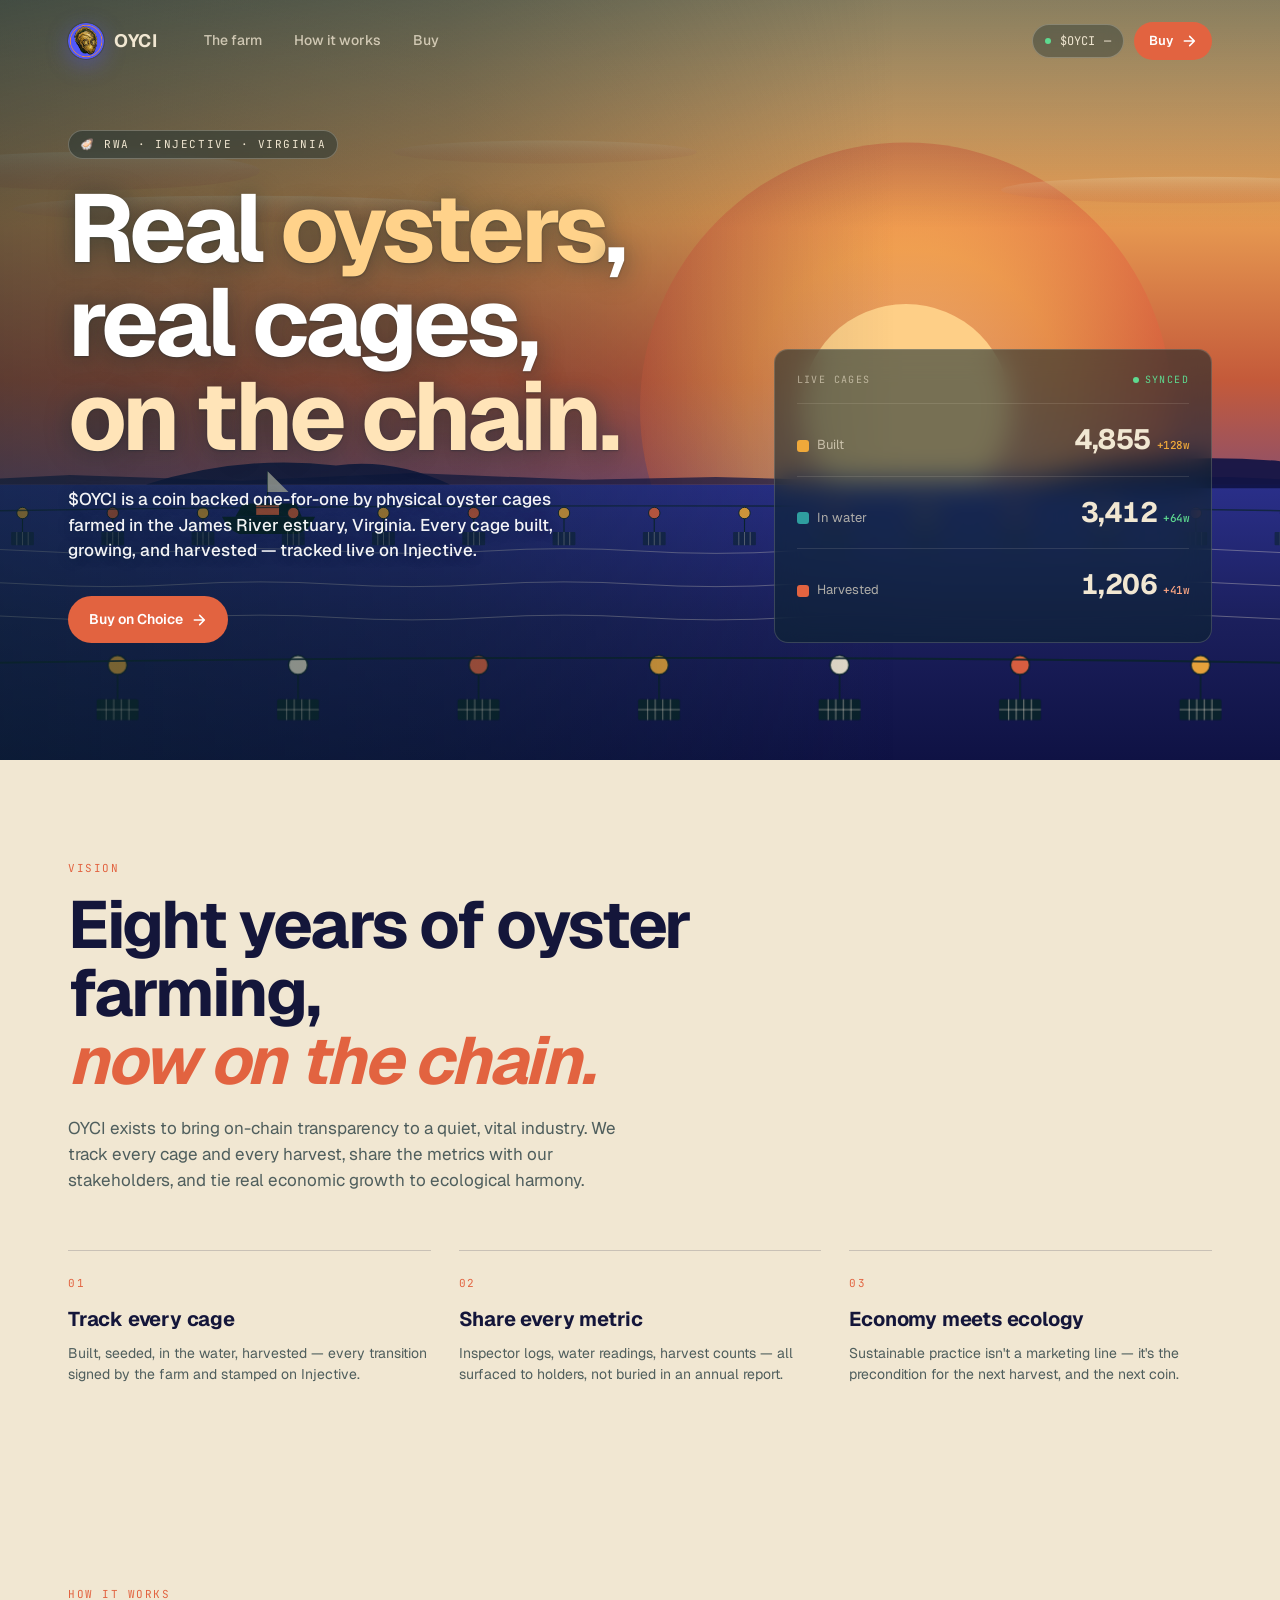
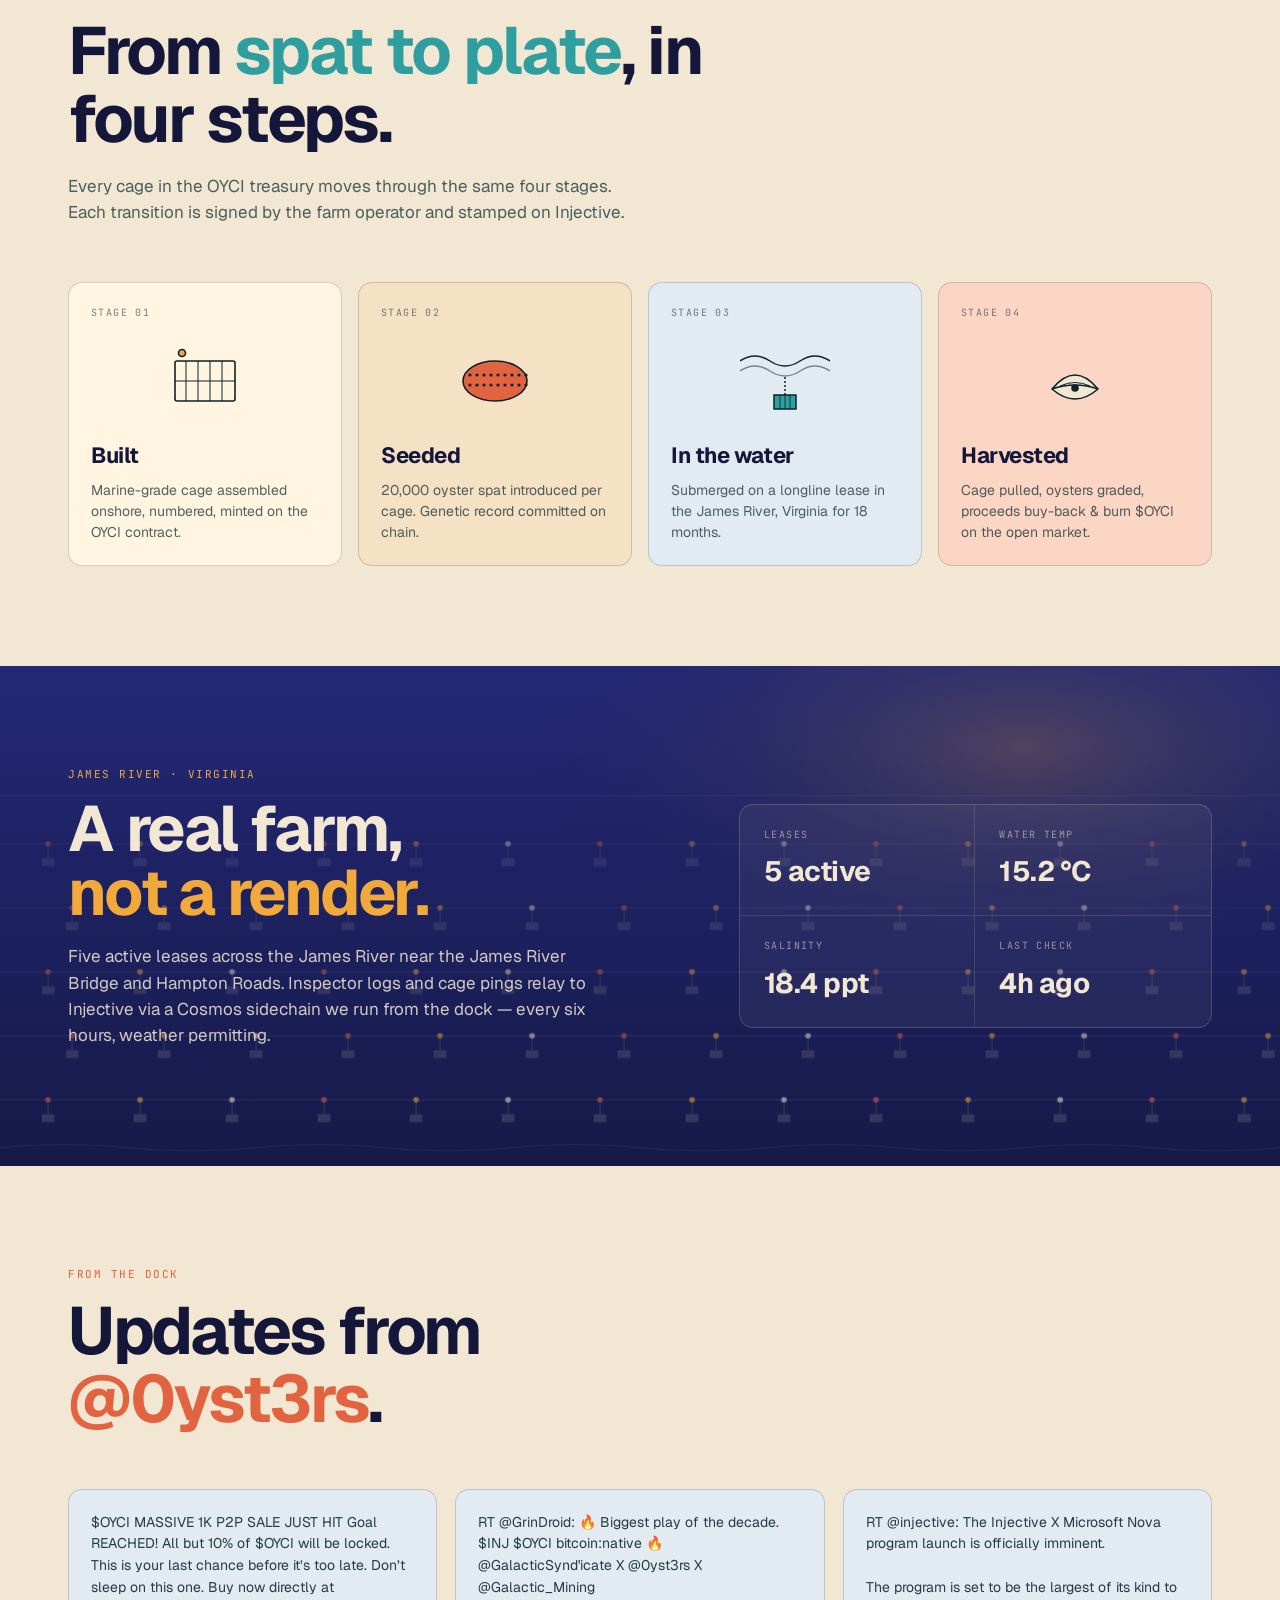
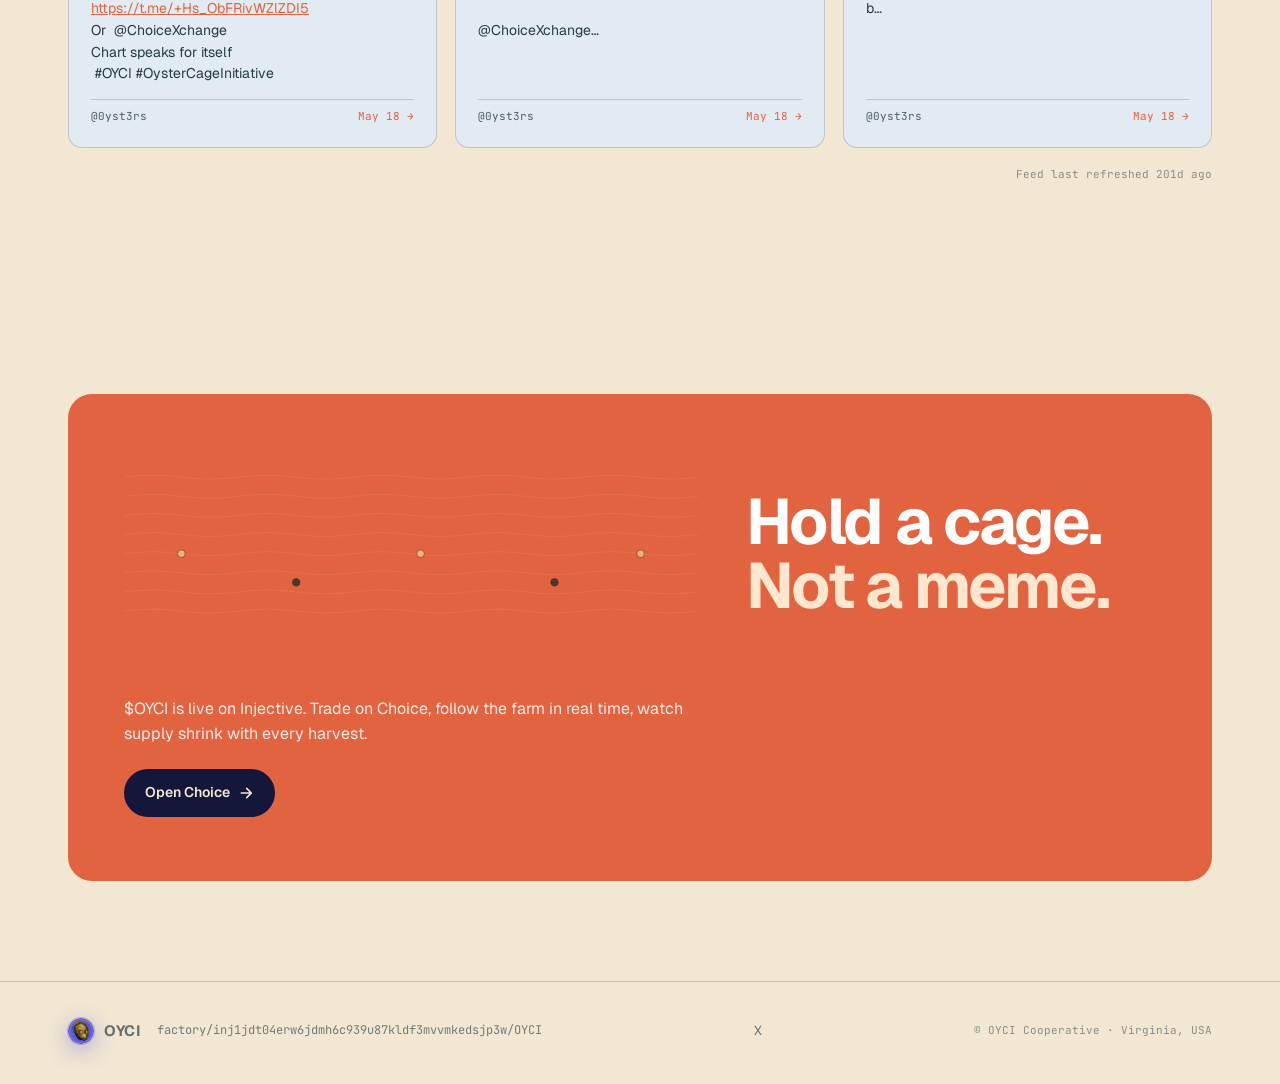
==== pr-preview/pr-2/index.html @ fa4a4401 "Deploy preview for PR 2 🛫" ====
<!doctype html>
<html lang="en">
<head>
<meta charset="utf-8" />
<meta name="viewport" content="width=device-width, initial-scale=1" />
<title>OYCI — Oyster Coin on Injective</title>
<meta name="description" content="$OYCI is your share of an oyster farm in the James River, Virginia — the cages owned, plus the yield when brought to market. Real-world asset coin on Injective, tradable on Choice." />
<meta name="author" content="OYCI Cooperative" />
<meta name="robots" content="index, follow" />
<link rel="canonical" href="https://oyci-rwa.github.io/oyci.info/" />

<!-- Open Graph -->
<meta property="og:type" content="website" />
<meta property="og:site_name" content="OYCI" />
<meta property="og:title" content="OYCI — Oyster Coin on Injective" />
<meta property="og:description" content="Your share of a real oyster farm in the James River, Virginia — cages owned plus the yield when brought to market. RWA coin on Injective, tradable on Choice." />
<meta property="og:url" content="https://oyci-rwa.github.io/oyci.info/" />
<meta property="og:image" content="https://oyci-rwa.github.io/oyci.info/og-image.png" />
<meta property="og:image:width" content="1200" />
<meta property="og:image:height" content="630" />
<meta property="og:image:alt" content="OYCI logo on a cream background" />
<meta property="og:locale" content="en_US" />

<!-- Twitter Card -->
<meta name="twitter:card" content="summary_large_image" />
<meta name="twitter:site" content="@0yst3rs" />
<meta name="twitter:creator" content="@0yst3rs" />
<meta name="twitter:title" content="OYCI — Oyster Coin on Injective" />
<meta name="twitter:description" content="Your share of a real oyster farm in the James River, Virginia — cages owned plus the yield when brought to market. RWA coin on Injective." />
<meta name="twitter:image" content="https://oyci-rwa.github.io/oyci.info/og-image.png" />

<link rel="icon" type="image/png" sizes="32x32" href="favicon-32x32.png" />
<link rel="icon" type="image/png" sizes="16x16" href="favicon-16x16.png" />
<link rel="apple-touch-icon" sizes="180x180" href="apple-touch-icon.png" />
<link rel="icon" type="image/x-icon" href="favicon.ico" />
<link rel="manifest" href="site.webmanifest" />
<meta name="theme-color" content="#1b1f5c" />
<link rel="preconnect" href="https://fonts.googleapis.com" />
<link rel="preconnect" href="https://fonts.gstatic.com" crossorigin />
<link href="https://fonts.googleapis.com/css2?family=Geist:wght@400;500;600;700&family=JetBrains+Mono:wght@400;500&display=swap" rel="stylesheet" />

<link rel="stylesheet" href="styles.css" />

<script type="application/ld+json">
{
  "@context": "https://schema.org",
  "@type": "Organization",
  "name": "OYCI Cooperative",
  "alternateName": "OYCI",
  "url": "https://oyci-rwa.github.io/oyci.info/",
  "logo": "https://oyci-rwa.github.io/oyci.info/android-chrome-512x512.png",
  "description": "Real-world-asset coin backed by physical oyster cages farmed in the James River, Virginia. Tracked live on Injective.",
  "sameAs": ["https://x.com/0yst3rs"],
  "address": {
    "@type": "PostalAddress",
    "addressRegion": "VA",
    "addressCountry": "US"
  }
}
</script>
</head>
<body>

<!-- ─── Hero ─── -->
<section class="hero">

  <svg class="sea-svg" viewBox="0 0 1600 800" preserveAspectRatio="xMidYMid slice" xmlns="http://www.w3.org/2000/svg" aria-hidden="true">
    <defs>
      <linearGradient id="sky" x1="0" y1="0" x2="0" y2="1">
        <stop offset="0%" stop-color="#f0c98a" />
        <stop offset="28%" stop-color="#e89c52" />
        <stop offset="50%" stop-color="#c45a3a" />
        <stop offset="72%" stop-color="#6a4a8a" />
        <stop offset="100%" stop-color="#1b1f5c" />
      </linearGradient>
      <linearGradient id="sea" x1="0" y1="0" x2="0" y2="1">
        <stop offset="0%" stop-color="#2a2f8a" />
        <stop offset="50%" stop-color="#1b1f5c" />
        <stop offset="100%" stop-color="#0f1244" />
      </linearGradient>
      <radialGradient id="sun" cx="0.5" cy="0.5">
        <stop offset="0%" stop-color="#ffe6a8" />
        <stop offset="60%" stop-color="#ffb054" />
        <stop offset="100%" stop-color="#e26340" />
      </radialGradient>
      <linearGradient id="cloud" x1="0" y1="0" x2="0" y2="1">
        <stop offset="0%" stop-color="#ffd9a4" stop-opacity="0.85" />
        <stop offset="100%" stop-color="#c45a3a" stop-opacity="0.3" />
      </linearGradient>
    </defs>

    <rect width="1600" height="800" fill="url(#sky)" />

    <ellipse cx="1080" cy="430" rx="280" ry="280" fill="url(#sun)" opacity="0.5" />
    <circle cx="1080" cy="430" r="110" fill="#ffd28a" opacity="0.95" />

    <ellipse cx="1080" cy="540" rx="240" ry="14" fill="#ffd28a" opacity="0.55" />
    <ellipse cx="1080" cy="600" rx="200" ry="9" fill="#ffd28a" opacity="0.4" />
    <ellipse cx="1080" cy="660" rx="160" ry="6" fill="#ffd28a" opacity="0.3" />

    <ellipse cx="220" cy="180" rx="180" ry="20" fill="url(#cloud)" opacity="0.6" />
    <ellipse cx="380" cy="220" rx="240" ry="14" fill="url(#cloud)" opacity="0.5" />
    <ellipse cx="700" cy="160" rx="160" ry="12" fill="url(#cloud)" opacity="0.4" />
    <ellipse cx="1380" cy="200" rx="200" ry="14" fill="url(#cloud)" opacity="0.45" />

    <rect y="510" width="1600" height="290" fill="url(#sea)" />

    <path d="M0 510 L 200 500 L 380 506 L 560 498 L 740 505 L 880 502 L 1020 506 L 1240 504 L 1420 502 L 1600 510 Z" fill="#0f1244" opacity="0.7" />
    <path d="M280 510 Q 380 478, 480 490 Q 540 482, 600 510 Z" fill="#0f1244" opacity="0.85" />
    <path d="M1200 510 Q 1340 470, 1500 488 Q 1560 484, 1600 510 L 1600 514 L 1200 514 Z" fill="#0f1244" opacity="0.9" />

    <g transform="translate(360 526)">
      <path d="M0 18 Q 6 32, 18 36 L 80 36 Q 92 32, 98 18 Z" fill="#0a232b" />
      <path d="M14 18 L 84 18 L 78 4 L 22 4 Z" fill="#0a232b" />
      <line x1="48" y1="4" x2="48" y2="-30" stroke="#0a232b" stroke-width="1.2" />
      <path d="M48 -30 L 70 -8 L 48 -8 Z" fill="#f1e7d2" opacity="0.85" />
      <rect x="36" y="6" width="24" height="10" fill="#e26340" />
    </g>

    <g opacity="0.95" id="buoy-row-1"></g>

    <g stroke="#f1e7d2" stroke-width="1" fill="none" opacity="0.35">
      <path d="M0 580 Q 80 575, 160 580 T 320 580 T 480 580 T 640 580 T 800 580 T 960 580 T 1120 580 T 1280 580 T 1440 580 T 1600 580" />
      <path d="M0 615 Q 80 610, 160 615 T 320 615 T 480 615 T 640 615 T 800 615 T 960 615 T 1120 615 T 1280 615 T 1440 615 T 1600 615" />
      <path d="M0 650 Q 80 645, 160 650 T 320 650 T 480 650 T 640 650 T 800 650 T 960 650 T 1120 650 T 1280 650 T 1440 650 T 1600 650" />
    </g>

    <g opacity="0.95" id="buoy-row-2"></g>

    <path d="M-20 540 Q 800 525, 1620 540" stroke="#0a232b" stroke-width="1.5" fill="none" opacity="0.7" />
    <path d="M-20 700 Q 800 685, 1620 700" stroke="#0a232b" stroke-width="2" fill="none" opacity="0.85" />
  </svg>

  <!-- Nav -->
  <div class="nav">
    <div class="wrap nav-inner">
      <a href="#" class="brand">
        <img class="brand-mark" src="oyci-logo.png" alt="OYCI" width="36" height="36" />
        <span>OYCI</span>
      </a>
      <nav class="nav-links">
        <a href="#farm">The farm</a>
        <a href="#how">How it works</a>
        <a href="#buy">Buy</a>
      </nav>
      <div class="nav-right">
        <div class="pricepill" title="Live price from Choice OYCI/INJ pool × INJ/USD oracle">
          <span class="dot"></span>
          <span>$OYCI</span>
          <span id="oyci-price">—</span>
        </div>
        <a class="btn primary sm" href="https://choice.exchange/charts?pool=inj1qxp3uga2q2x8sfs46ul2luk7tvq09x9r4cvuzr&amp;interval=4h&amp;input=factory%2Finj1jdt04erw6jdmh6c939u87kldf3mvvmkedsjp3w%2FOYCI&amp;output=inj" target="_blank" rel="noopener noreferrer">Buy
          <svg width="16" height="16" viewBox="0 0 24 24" fill="none" stroke="currentColor" stroke-width="2.4" stroke-linecap="round" stroke-linejoin="round"><path d="M5 12h14M13 5l7 7-7 7" /></svg>
        </a>
      </div>
    </div>
  </div>

  <div class="wrap">
    <div class="hero-grid">
      <div>
        <span class="eyebrow">🦪 RWA · Injective · Virginia</span>
        <h1>
          Real <span class="a">oysters</span>,<br />
          real cages,<br />
          <span class="b">on the chain.</span>
        </h1>
        <p class="hero-sub">
          $OYCI is a coin backed one-for-one by physical oyster cages farmed
          in the James River estuary, Virginia. Every cage built, growing, and
          harvested — tracked live on Injective.
        </p>
        <div class="hero-cta">
          <a class="btn primary" href="https://choice.exchange/charts?pool=inj1qxp3uga2q2x8sfs46ul2luk7tvq09x9r4cvuzr&amp;interval=4h&amp;input=factory%2Finj1jdt04erw6jdmh6c939u87kldf3mvvmkedsjp3w%2FOYCI&amp;output=inj" target="_blank" rel="noopener noreferrer">Buy on Choice
            <svg width="16" height="16" viewBox="0 0 24 24" fill="none" stroke="currentColor" stroke-width="2.4" stroke-linecap="round" stroke-linejoin="round"><path d="M5 12h14M13 5l7 7-7 7" /></svg>
          </a>
        </div>
      </div>

      <div class="quick-stats">
        <div class="qs-head">
          <span>Live cages</span>
          <span class="live">Synced</span>
        </div>
        <div class="qs-row">
          <span class="k"><span class="swatch" style="background:#f0a93a;"></span>Built</span>
          <span class="v"><span data-count="4862">0</span><small class="amber">+128w</small></span>
        </div>
        <div class="qs-row">
          <span class="k"><span class="swatch" style="background:#2f9e9f;"></span>In water</span>
          <span class="v"><span data-count="3417">0</span><small>+64w</small></span>
        </div>
        <div class="qs-row">
          <span class="k"><span class="swatch" style="background:#e26340;"></span>Harvested</span>
          <span class="v"><span data-count="1208">0</span><small class="coral">+41w</small></span>
        </div>
      </div>
    </div>
  </div>
</section>

<!-- ─── Vision ─── -->
<section class="section cream vision-section" id="vision">
  <div class="wrap">
    <div class="section-head vision-head">
      <div class="kicker">Vision</div>
      <h2 class="h2">Eight years of oyster farming,<br /><em>now on the chain.</em></h2>
      <p class="lead">
        OYCI exists to bring on-chain transparency to a quiet, vital industry.
        We track every cage and every harvest, share the metrics with our
        stakeholders, and tie real economic growth to ecological harmony.
      </p>
    </div>
    <div class="vision-pillars">
      <div class="vision-pillar">
        <div class="num">01</div>
        <h3>Track every cage</h3>
        <p>Built, seeded, in the water, harvested — every transition signed by the farm and stamped on Injective.</p>
      </div>
      <div class="vision-pillar">
        <div class="num">02</div>
        <h3>Share every metric</h3>
        <p>Inspector logs, water readings, harvest counts — all surfaced to holders, not buried in an annual report.</p>
      </div>
      <div class="vision-pillar">
        <div class="num">03</div>
        <h3>Economy meets ecology</h3>
        <p>Sustainable practice isn't a marketing line — it's the precondition for the next harvest, and the next coin.</p>
      </div>
    </div>
  </div>
</section>

<!-- ─── How it works ─── -->
<section class="section cream" id="how">
  <div class="wrap">
    <div class="section-head">
      <div class="kicker">How it works</div>
      <h2 class="h2">From <span class="a">spat to plate</span>, in four steps.</h2>
      <p class="lead">
        Every cage in the OYCI treasury moves through the same four stages.
        Each transition is signed by the farm operator and stamped on Injective.
      </p>
    </div>
    <div class="life">
      <div class="life-card a">
        <div class="num">Stage 01</div>
        <div class="vis">
          <svg width="90" height="80" viewBox="0 0 90 80" fill="none" stroke="#0a232b" stroke-width="1.6">
            <rect x="15" y="22" width="60" height="40" rx="2" />
            <line x1="26" y1="22" x2="26" y2="62" stroke-width="1" />
            <line x1="38" y1="22" x2="38" y2="62" stroke-width="1" />
            <line x1="50" y1="22" x2="50" y2="62" stroke-width="1" />
            <line x1="62" y1="22" x2="62" y2="62" stroke-width="1" />
            <line x1="15" y1="42" x2="75" y2="42" stroke-width="1" />
            <circle cx="22" cy="14" r="3.5" fill="#f0a93a" />
          </svg>
        </div>
        <h3>Built</h3>
        <p>Marine-grade cage assembled onshore, numbered, minted on the OYCI contract.</p>
      </div>

      <div class="life-card b">
        <div class="num">Stage 02</div>
        <div class="vis">
          <svg width="90" height="80" viewBox="0 0 90 80" fill="none">
            <ellipse cx="45" cy="42" rx="32" ry="20" fill="#e26340" stroke="#0a232b" stroke-width="1.6" />
            <circle cx="20" cy="36" r="1.6" fill="#0a232b" /><circle cx="27" cy="36" r="1.6" fill="#0a232b" /><circle cx="34" cy="36" r="1.6" fill="#0a232b" /><circle cx="41" cy="36" r="1.6" fill="#0a232b" /><circle cx="48" cy="36" r="1.6" fill="#0a232b" /><circle cx="55" cy="36" r="1.6" fill="#0a232b" /><circle cx="62" cy="36" r="1.6" fill="#0a232b" /><circle cx="69" cy="36" r="1.6" fill="#0a232b" /><circle cx="76" cy="36" r="1.6" fill="#0a232b" />
            <circle cx="20" cy="46" r="1.6" fill="#0a232b" /><circle cx="27" cy="46" r="1.6" fill="#0a232b" /><circle cx="34" cy="46" r="1.6" fill="#0a232b" /><circle cx="41" cy="46" r="1.6" fill="#0a232b" /><circle cx="48" cy="46" r="1.6" fill="#0a232b" /><circle cx="55" cy="46" r="1.6" fill="#0a232b" /><circle cx="62" cy="46" r="1.6" fill="#0a232b" /><circle cx="69" cy="46" r="1.6" fill="#0a232b" /><circle cx="76" cy="46" r="1.6" fill="#0a232b" />
          </svg>
        </div>
        <h3>Seeded</h3>
        <p>20,000 oyster spat introduced per cage. Genetic record committed on chain.</p>
      </div>

      <div class="life-card c">
        <div class="num">Stage 03</div>
        <div class="vis">
          <svg width="90" height="80" viewBox="0 0 90 80" fill="none" stroke="#0a232b" stroke-width="1.5">
            <path d="M0 22 Q 15 12, 30 22 T 60 22 T 90 22" />
            <path d="M0 32 Q 15 22, 30 32 T 60 32 T 90 32" opacity="0.5" />
            <line x1="45" y1="38" x2="45" y2="62" stroke-dasharray="2 2" />
            <rect x="34" y="56" width="22" height="14" fill="#2f9e9f" />
            <line x1="40" y1="56" x2="40" y2="70" stroke-width="0.8" />
            <line x1="45" y1="56" x2="45" y2="70" stroke-width="0.8" />
            <line x1="50" y1="56" x2="50" y2="70" stroke-width="0.8" />
          </svg>
        </div>
        <h3>In the water</h3>
        <p>Submerged on a longline lease in the James River, Virginia for 18 months.</p>
      </div>

      <div class="life-card d">
        <div class="num">Stage 04</div>
        <div class="vis">
          <svg width="90" height="80" viewBox="0 0 90 80" fill="none" stroke="#0a232b" stroke-width="1.6">
            <path d="M22 50 Q 45 22, 68 50 Q 45 70, 22 50 Z" fill="#f1e7d2" />
            <path d="M22 50 Q 45 42, 68 50" />
            <path d="M30 47 Q 45 40, 60 47" stroke-width="1" />
            <circle cx="45" cy="49" r="3" fill="#0a232b" />
          </svg>
        </div>
        <h3>Harvested</h3>
        <p>Cage pulled, oysters graded, proceeds buy-back &amp; burn $OYCI on the open market.</p>
      </div>
    </div>
  </div>
</section>

<!-- ─── Farm ─── -->
<section class="farm" id="farm">
  <svg class="farm-svg" viewBox="0 0 1600 700" preserveAspectRatio="xMidYMid slice" xmlns="http://www.w3.org/2000/svg" aria-hidden="true">
    <defs>
      <linearGradient id="fbgSea" x1="0" y1="0" x2="0" y2="1">
        <stop offset="0%" stop-color="#2a2f8a" />
        <stop offset="100%" stop-color="#14163a" />
      </linearGradient>
      <radialGradient id="moon" cx="0.8" cy="0.2" r="0.4">
        <stop offset="0%" stop-color="#f0a93a" stop-opacity="0.35" />
        <stop offset="100%" stop-color="#14163a" stop-opacity="0" />
      </radialGradient>
    </defs>
    <rect width="1600" height="700" fill="url(#fbgSea)" />
    <rect width="1600" height="700" fill="url(#moon)" />
    <line x1="0" y1="200" x2="1600" y2="200" stroke="#f1e7d2" stroke-width="0.6" opacity="0.18" />
    <g id="farm-shelves"></g>
    <g stroke="#f1e7d2" stroke-width="0.7" fill="none" opacity="0.18">
      <path d="M0 640 Q 80 632, 160 640 T 320 640 T 480 640 T 640 640 T 800 640 T 960 640 T 1120 640 T 1280 640 T 1440 640 T 1600 640" />
      <path d="M0 670 Q 80 662, 160 670 T 320 670 T 480 670 T 640 670 T 800 670 T 960 670 T 1120 670 T 1280 670 T 1440 670 T 1600 670" />
    </g>
  </svg>

  <div class="wrap">
    <div class="farm-grid">
      <div>
        <div class="kicker">James River · Virginia</div>
        <h2>A real farm,<br /><em>not a render.</em></h2>
        <p>
          Five active leases across the James River near the James River Bridge
          and Hampton Roads. Inspector logs and cage pings relay to Injective via
          a Cosmos sidechain we run from the dock — every six hours, weather permitting.
        </p>
      </div>
      <div class="farm-stats">
        <div><div class="k">Leases</div><div class="v">5 active</div></div>
        <div><div class="k">Water temp</div><div class="v">15.2 °C</div></div>
        <div><div class="k">Salinity</div><div class="v">18.4 ppt</div></div>
        <div><div class="k">Last check</div><div class="v">4h ago</div></div>
      </div>
    </div>
  </div>
</section>

<!-- ─── Tweets ─── -->
<section class="section cream tweets-section" id="updates">
  <div class="wrap">
    <div class="section-head">
      <div class="kicker">From the dock</div>
      <h2 class="h2">Updates from <a class="handle-link" href="https://x.com/0yst3rs" target="_blank" rel="noopener noreferrer">@0yst3rs</a>.</h2>
    </div>
    <div class="tweet-grid" id="tweet-grid">
      <div class="tweet-card placeholder">Loading…</div>
    </div>
    <p class="tweets-stale" id="tweets-stale" hidden></p>
  </div>
</section>

<!-- ─── CTA ─── -->
<section class="cta-wrap" id="buy">
  <div class="wrap">
    <div class="cta">
      <svg class="cta-bg" viewBox="0 0 1200 400" preserveAspectRatio="xMidYMid slice" xmlns="http://www.w3.org/2000/svg" aria-hidden="true">
        <g stroke="#fff" stroke-width="1" fill="none" opacity="0.25">
          <path d="M0 40 Q 60 32, 120 40 T 240 40 T 360 40 T 480 40 T 600 40 T 720 40 T 840 40 T 960 40 T 1080 40 T 1200 40" />
          <path d="M0 80 Q 60 72, 120 80 T 240 80 T 360 80 T 480 80 T 600 80 T 720 80 T 840 80 T 960 80 T 1080 80 T 1200 80" />
          <path d="M0 120 Q 60 112, 120 120 T 240 120 T 360 120 T 480 120 T 600 120 T 720 120 T 840 120 T 960 120 T 1080 120 T 1200 120" />
          <path d="M0 160 Q 60 152, 120 160 T 240 160 T 360 160 T 480 160 T 600 160 T 720 160 T 840 160 T 960 160 T 1080 160 T 1200 160" />
          <path d="M0 200 Q 60 192, 120 200 T 240 200 T 360 200 T 480 200 T 600 200 T 720 200 T 840 200 T 960 200 T 1080 200 T 1200 200" />
          <path d="M0 240 Q 60 232, 120 240 T 240 240 T 360 240 T 480 240 T 600 240 T 720 240 T 840 240 T 960 240 T 1080 240 T 1200 240" />
          <path d="M0 280 Q 60 272, 120 280 T 240 280 T 360 280 T 480 280 T 600 280 T 720 280 T 840 280 T 960 280 T 1080 280 T 1200 280" />
          <path d="M0 320 Q 60 312, 120 320 T 240 320 T 360 320 T 480 320 T 600 320 T 720 320 T 840 320 T 960 320 T 1080 320 T 1200 320" />
        </g>
        <g transform="translate(120 200)"><circle r="8" fill="#ffd28a" stroke="#0a232b" stroke-width="1.2" /></g>
        <g transform="translate(360 260)"><circle r="8" fill="#0a232b" stroke="#0a232b" stroke-width="1.2" /></g>
        <g transform="translate(620 200)"><circle r="8" fill="#ffd28a" stroke="#0a232b" stroke-width="1.2" /></g>
        <g transform="translate(900 260)"><circle r="8" fill="#0a232b" stroke="#0a232b" stroke-width="1.2" /></g>
        <g transform="translate(1080 200)"><circle r="8" fill="#ffd28a" stroke="#0a232b" stroke-width="1.2" /></g>
      </svg>
      <h2>Hold a cage.<br /><em>Not a meme.</em></h2>
      <div>
        <p>
          $OYCI is live on Injective. Trade on Choice, follow the farm in real
          time, watch supply shrink with every harvest.
        </p>
        <div class="cta-btns">
          <a class="btn primary" href="https://choice.exchange/charts?pool=inj1qxp3uga2q2x8sfs46ul2luk7tvq09x9r4cvuzr&amp;interval=4h&amp;input=factory%2Finj1jdt04erw6jdmh6c939u87kldf3mvvmkedsjp3w%2FOYCI&amp;output=inj" target="_blank" rel="noopener noreferrer">Open Choice
            <svg width="16" height="16" viewBox="0 0 24 24" fill="none" stroke="currentColor" stroke-width="2.4" stroke-linecap="round" stroke-linejoin="round"><path d="M5 12h14M13 5l7 7-7 7" /></svg>
          </a>
        </div>
      </div>
    </div>
  </div>
</section>

<!-- ─── Footer ─── -->
<footer class="footer">
  <div class="wrap footer-inner">
    <div class="footer-brand">
      <img class="brand-mark" src="oyci-logo.png" alt="OYCI" width="26" height="26" style="width:26px; height:26px;" />
      <span class="label">OYCI</span>
      <a class="mono addr" href="https://injscan.com/asset/factory%2Finj1jdt04erw6jdmh6c939u87kldf3mvvmkedsjp3w%2FOYCI/" target="_blank" rel="noopener noreferrer" title="OYCI factory denom on Injective">factory/inj1jdt04erw6jdmh6c939u87kldf3mvvmkedsjp3w/OYCI</a>
    </div>
    <div class="links">
      <a href="https://x.com/0yst3rs" target="_blank" rel="noopener noreferrer">X</a>
    </div>
    <span class="mono">© OYCI Cooperative · Virginia, USA</span>
  </div>
</footer>

<script>
(function () {
  const SVG_NS = "http://www.w3.org/2000/svg";

  const row1 = document.getElementById("buoy-row-1");
  for (let i = 0; i < 18; i++) {
    const x = -40 + i * 95;
    const g = document.createElementNS(SVG_NS, "g");
    g.setAttribute("transform", "translate(" + x + " 540)");
    g.innerHTML =
      '<circle cx="0" cy="0" r="6" fill="' + (i % 2 ? "#e26340" : "#f0a93a") + '" stroke="#0a232b" stroke-width="1" />' +
      '<line x1="0" y1="6" x2="0" y2="20" stroke="#0a232b" stroke-width="1.2" />' +
      '<rect x="-12" y="20" width="24" height="14" fill="#0a232b" opacity="0.6" rx="1" />' +
      '<line x1="-6" y1="20" x2="-6" y2="34" stroke="#f1e7d2" stroke-width="0.6" opacity="0.6" />' +
      '<line x1="0" y1="20" x2="0" y2="34" stroke="#f1e7d2" stroke-width="0.6" opacity="0.6" />' +
      '<line x1="6" y1="20" x2="6" y2="34" stroke="#f1e7d2" stroke-width="0.6" opacity="0.6" />';
    row1.appendChild(g);
  }

  const row2 = document.getElementById("buoy-row-2");
  for (let i = 0; i < 9; i++) {
    const x = 60 + i * 190;
    const fill = i % 3 === 0 ? "#e26340" : i % 3 === 1 ? "#f0a93a" : "#f1e7d2";
    const g = document.createElementNS(SVG_NS, "g");
    g.setAttribute("transform", "translate(" + x + " 700)");
    g.innerHTML =
      '<circle cx="0" cy="0" r="10" fill="' + fill + '" stroke="#0a232b" stroke-width="1.4" />' +
      '<line x1="0" y1="10" x2="0" y2="36" stroke="#0a232b" stroke-width="1.6" />' +
      '<rect x="-22" y="36" width="44" height="22" fill="#0a232b" rx="2" />' +
      '<line x1="-12" y1="36" x2="-12" y2="58" stroke="#f1e7d2" stroke-width="0.8" opacity="0.7" />' +
      '<line x1="-4" y1="36" x2="-4" y2="58" stroke="#f1e7d2" stroke-width="0.8" opacity="0.7" />' +
      '<line x1="4" y1="36" x2="4" y2="58" stroke="#f1e7d2" stroke-width="0.8" opacity="0.7" />' +
      '<line x1="12" y1="36" x2="12" y2="58" stroke="#f1e7d2" stroke-width="0.8" opacity="0.7" />' +
      '<line x1="-22" y1="47" x2="22" y2="47" stroke="#f1e7d2" stroke-width="0.8" opacity="0.7" />';
    row2.appendChild(g);
  }

  const shelves = document.getElementById("farm-shelves");
  [260, 340, 420, 500, 580].forEach(function (y, row) {
    const g = document.createElementNS(SVG_NS, "g");
    g.setAttribute("opacity", String(0.55 + row * 0.08));
    let html =
      '<line x1="0" y1="' + y + '" x2="1600" y2="' + y + '" stroke="#f1e7d2" stroke-width="1" opacity="0.25" />';
    for (let i = 0; i < 14; i++) {
      const x = 60 + i * 115 + (row % 2 ? 30 : 0);
      const fill = i % 3 === 0 ? "#e26340" : i % 3 === 1 ? "#f0a93a" : "#f1e7d2";
      html +=
        '<g transform="translate(' + x + ' ' + y + ')">' +
        '<circle cx="0" cy="0" r="3.5" fill="' + fill + '" />' +
        '<line x1="0" y1="3.5" x2="0" y2="18" stroke="#f1e7d2" stroke-width="0.7" opacity="0.5" />' +
        '<rect x="-8" y="18" width="16" height="10" fill="#f1e7d2" opacity="0.25" />' +
        '</g>';
    }
    g.innerHTML = html;
    shelves.appendChild(g);
  });
})();
</script>
<script src="app.js"></script>
<script src="price.js" defer></script>
<script src="tweets.js" defer></script>
</body>
</html>
---- pr-preview/pr-2/styles.css ----
/* OYCI — sea-themed lander */

:root {
  --sand: #f1e7d2;
  --sand-2: #e7d9b9;
  --foam: #e2eaf2;
  --sea-1: #1b1f5c;
  --sea-2: #2a2f8a;
  --sea-3: #5156e8;
  --teal: #2f9e9f;
  --kelp: #4e8b5a;
  --coral: #e26340;
  --coral-2: #c44a2a;
  --amber: #f0a93a;
  --ink: #14163a;
  --line: rgba(20, 22, 58, 0.18);

  --font: "Geist", "Inter", system-ui, -apple-system, sans-serif;
  --mono: "JetBrains Mono", ui-monospace, monospace;
}

* { box-sizing: border-box; }
html, body {
  margin: 0; padding: 0;
  background: var(--sand);
  color: var(--ink);
  font-family: var(--font);
  font-size: 16px;
  line-height: 1.55;
  -webkit-font-smoothing: antialiased;
  text-rendering: optimizeLegibility;
}
a { color: inherit; text-decoration: none; }

.wrap { max-width: 1200px; margin: 0 auto; padding: 0 28px; position: relative; }

/* ───── buttons ───── */
.btn {
  display: inline-flex; align-items: center; gap: 8px;
  font-family: var(--font);
  font-weight: 600; font-size: 14px;
  padding: 12px 20px;
  border-radius: 999px;
  border: 1.5px solid transparent;
  cursor: pointer;
  transition: transform 0.15s, background 0.15s;
}
.btn:hover { transform: translateY(-1px); }
.btn.primary { background: var(--coral); color: #fff; }
.btn.primary:hover { background: var(--coral-2); }
.btn.ghost { background: transparent; color: var(--ink); border-color: var(--ink); }
.btn.ghost:hover { background: var(--ink); color: var(--sand); }
.btn.ghost-light { background: transparent; color: var(--sand); border-color: rgba(241,231,210,0.4); }
.btn.ghost-light:hover { background: rgba(241,231,210,0.1); border-color: var(--sand); }
.btn.sm { font-size: 13px; padding: 8px 14px; }

/* ───── nav ───── */
.nav {
  position: absolute; top: 0; left: 0; right: 0;
  z-index: 30;
  padding: 22px 0;
}
.nav-inner {
  display: flex; align-items: center; gap: 22px;
}
.brand {
  display: flex; align-items: center; gap: 10px;
  font-weight: 700; font-size: 18px;
  letter-spacing: 0.04em;
  color: var(--sand);
}
.brand-mark {
  width: 36px; height: 36px; border-radius: 50%;
  display: block;
  box-shadow: 0 0 0 1px rgba(0,0,0,0.18), 0 6px 22px rgba(81, 86, 232, 0.45);
}
.nav-links { display: flex; gap: 4px; margin-left: 10px; }
.nav-links a {
  padding: 7px 14px;
  border-radius: 999px;
  font-weight: 500; font-size: 14px;
  color: rgba(241,231,210,0.78);
}
.nav-links a:hover { background: rgba(241,231,210,0.12); color: var(--sand); }
.nav-right { margin-left: auto; display: flex; gap: 10px; align-items: center; }

.pricepill {
  display: inline-flex; align-items: center; gap: 9px;
  padding: 7px 12px;
  border: 1px solid rgba(241,231,210,0.28);
  border-radius: 999px;
  font-family: var(--mono); font-size: 12px;
  color: var(--sand);
  background: rgba(10,35,43,0.35);
  backdrop-filter: blur(8px);
}
.pricepill .dot {
  width: 6px; height: 6px; border-radius: 50%;
  background: #5eda90;
  animation: pulse 2s infinite;
}
@keyframes pulse {
  0%,100% { box-shadow: 0 0 0 0 rgba(94,218,144,0.5); }
  50% { box-shadow: 0 0 0 5px rgba(94,218,144,0); }
}

/* ───── HERO with sea SVG ───── */
.hero {
  position: relative;
  min-height: 760px;
  padding: 130px 0 80px;
  color: var(--sand);
  overflow: hidden;
  background: linear-gradient(180deg, #f0c98a 0%, #e89c52 20%, #c45a3a 42%, #6a4a8a 65%, #2a2f8a 85%, #1b1f5c 100%);
}
.sea-svg {
  position: absolute; inset: 0; width: 100%; height: 100%;
  display: block;
}
/* readability scrim — darkens the left side behind text only */
.hero::before {
  content: ""; position: absolute; inset: 0; z-index: 1;
  background:
    linear-gradient(90deg, rgba(10, 35, 43, 0.55) 0%, rgba(10, 35, 43, 0.35) 35%, rgba(10, 35, 43, 0) 70%),
    linear-gradient(180deg, rgba(10, 35, 43, 0.45) 0%, rgba(10, 35, 43, 0) 30%);
  pointer-events: none;
}
.hero .wrap { z-index: 2; }
.hero .nav { z-index: 3; }
.hero-grid {
  display: grid;
  grid-template-columns: 1.5fr 1fr;
  gap: 48px;
  align-items: end;
  min-height: 480px;
}
.eyebrow {
  display: inline-flex; align-items: center; gap: 8px;
  font-family: var(--mono); font-size: 11px;
  letter-spacing: 0.14em; text-transform: uppercase;
  color: var(--sand);
  padding: 5px 11px;
  background: rgba(10,35,43,0.4);
  border: 1px solid rgba(241,231,210,0.28);
  border-radius: 999px;
  backdrop-filter: blur(6px);
}
.hero h1 {
  font-family: var(--font);
  font-size: clamp(48px, 7.5vw, 104px);
  line-height: 0.98;
  letter-spacing: -0.04em;
  font-weight: 700;
  margin: 22px 0 0;
  color: #ffffff;
  text-shadow: 0 2px 24px rgba(10, 35, 43, 0.5), 0 1px 2px rgba(10, 35, 43, 0.35);
}
.hero h1 .a { color: #ffd28a; }
.hero h1 .b { color: #ffe4b8; }
.hero-sub {
  max-width: 520px;
  margin-top: 24px;
  font-size: 17px;
  line-height: 1.5;
  color: rgba(255, 255, 255, 0.95);
  font-weight: 500;
  text-shadow: 0 1px 12px rgba(10, 35, 43, 0.4);
}
.hero-cta { margin-top: 32px; display: flex; gap: 12px; flex-wrap: wrap; }

.quick-stats {
  background: rgba(10,35,43,0.55);
  backdrop-filter: blur(14px);
  border: 1px solid rgba(241,231,210,0.18);
  border-radius: 14px;
  padding: 22px;
  color: var(--sand);
}
.quick-stats .qs-head {
  font-family: var(--mono); font-size: 10px;
  letter-spacing: 0.14em; text-transform: uppercase;
  color: rgba(241,231,210,0.6);
  margin-bottom: 16px;
  display: flex; justify-content: space-between;
}
.quick-stats .qs-head .live {
  display: inline-flex; align-items: center; gap: 6px;
  color: #5eda90;
}
.quick-stats .qs-head .live::before {
  content: ""; width: 6px; height: 6px; border-radius: 50%;
  background: #5eda90; animation: pulse 2s infinite;
}
.qs-row {
  display: flex; justify-content: space-between; align-items: baseline;
  padding: 14px 0;
  border-top: 1px solid rgba(241,231,210,0.12);
}
.qs-row:first-of-type { border-top: 0; }
.qs-row .k {
  font-size: 13px;
  color: rgba(241,231,210,0.7);
}
.qs-row .v {
  font-weight: 700;
  font-size: 28px;
  letter-spacing: -0.02em;
  font-variant-numeric: tabular-nums;
}
.qs-row .v small {
  font-family: var(--mono); font-size: 11px;
  font-weight: 500;
  margin-left: 6px;
  color: #5eda90;
}
.qs-row .v small.amber { color: var(--amber); }
.qs-row .v small.coral { color: #ffa884; }
.qs-row .swatch {
  width: 12px; height: 12px; border-radius: 3px;
  display: inline-block; margin-right: 8px;
  vertical-align: middle;
}

/* ───── section frame ───── */
.section {
  padding: 100px 0;
  position: relative;
}
.section.cream { background: var(--sand); }

.section-head { margin-bottom: 56px; max-width: 720px; }
.kicker {
  font-family: var(--mono); font-size: 11px;
  letter-spacing: 0.14em; text-transform: uppercase;
  color: var(--coral);
  margin-bottom: 14px;
}
.h2 {
  font-family: var(--font);
  font-size: clamp(40px, 5.2vw, 68px);
  line-height: 1.02;
  letter-spacing: -0.035em;
  font-weight: 700;
  margin: 0;
}
.h2 .a { color: var(--teal); }
.lead {
  margin-top: 20px;
  font-size: 17px; line-height: 1.55;
  color: rgba(10,35,43,0.7);
  max-width: 580px;
}

/* ───── lifecycle ───── */
.life {
  display: grid; grid-template-columns: repeat(4, 1fr);
  gap: 16px;
}
.life-card {
  background: var(--sand);
  border: 1px solid var(--line);
  border-radius: 14px;
  padding: 22px;
  position: relative;
}
.life-card.a { background: #fff5e0; }
.life-card.b { background: #f5e1c4; }
.life-card.c { background: var(--foam); }
.life-card.d { background: #fcd6c4; }
.life-card .num {
  font-family: var(--mono); font-size: 10px;
  letter-spacing: 0.14em; text-transform: uppercase;
  color: rgba(10,35,43,0.55);
  margin-bottom: 14px;
}
.life-card .vis {
  height: 90px;
  margin-bottom: 14px;
  display: flex; align-items: center; justify-content: center;
}
.life-card h3 {
  font-family: var(--font); font-size: 22px;
  letter-spacing: -0.02em; font-weight: 700;
  margin: 0 0 8px;
}
.life-card p {
  font-size: 14px; line-height: 1.5;
  color: rgba(10,35,43,0.7);
  margin: 0;
}

/* ───── vision section ───── */
.vision-section .h2 em { font-style: italic; color: var(--coral); }
.vision-pillars {
  margin-top: 48px;
  display: grid;
  grid-template-columns: repeat(3, 1fr);
  gap: 28px;
}
.vision-pillar {
  padding: 24px 0 0;
  border-top: 1px solid var(--line);
}
.vision-pillar .num {
  font-family: var(--mono); font-size: 11px;
  letter-spacing: 0.14em;
  color: var(--coral);
  margin-bottom: 12px;
}
.vision-pillar h3 {
  font-family: var(--font);
  font-size: 20px; font-weight: 700;
  letter-spacing: -0.01em;
  margin: 0 0 8px;
}
.vision-pillar p {
  font-size: 14px; line-height: 1.55;
  color: rgba(10,35,43,0.7);
  margin: 0;
}
@media (max-width: 1000px) {
  .vision-pillars { grid-template-columns: 1fr 1fr; }
}
@media (max-width: 640px) {
  .vision-pillars { grid-template-columns: 1fr; gap: 18px; }
}

/* ───── tweets section ───── */
.tweets-section .h2 .handle-link {
  color: var(--coral);
  border-bottom: 2px solid transparent;
  transition: border-color 0.15s;
}
.tweets-section .h2 .handle-link:hover { border-bottom-color: var(--coral); }
.tweet-grid {
  display: grid;
  grid-template-columns: repeat(3, 1fr);
  gap: 18px;
}
.tweet-card {
  background: var(--foam);
  border: 1px solid var(--line);
  border-radius: 14px;
  padding: 22px;
  display: flex;
  flex-direction: column;
  gap: 14px;
  min-height: 160px;
}
.tweet-card.placeholder {
  grid-column: 1 / -1;
  align-items: center; justify-content: center;
  text-align: center;
  color: rgba(10,35,43,0.45);
  font-family: var(--mono); font-size: 12px;
  background: transparent; border-style: dashed;
}
.tweet-card .tweet-media {
  margin: -8px -8px 4px;
  border-radius: 10px;
  overflow: hidden;
  display: grid;
  gap: 4px;
}
.tweet-card .tweet-media.items-1 { grid-template-columns: 1fr; }
.tweet-card .tweet-media.items-2 { grid-template-columns: 1fr 1fr; }
.tweet-card .tweet-media.items-3 { grid-template-columns: 1fr 1fr; }
.tweet-card .tweet-media.items-3 .tm-item:first-child { grid-row: span 2; }
.tweet-card .tweet-media.items-4 { grid-template-columns: 1fr 1fr; }
.tweet-card .tweet-media .tm-item {
  position: relative;
  aspect-ratio: 16 / 10;
  background: rgba(20,22,58,0.06);
  overflow: hidden;
  border-radius: 8px;
}
.tweet-card .tweet-media.items-3 .tm-item:first-child { aspect-ratio: 1 / 1; }
.tweet-card .tweet-media .tm-item img,
.tweet-card .tweet-media .tm-item video {
  width: 100%; height: 100%; object-fit: cover; display: block;
}
.tweet-card .tweet-text {
  font-size: 14px;
  line-height: 1.55;
  white-space: pre-wrap;
  word-wrap: break-word;
  margin: 0;
  color: rgba(10,35,43,0.88);
}
.tweet-card .tweet-text a {
  color: var(--coral);
  text-decoration: underline;
}
.tweet-card .tweet-foot {
  display: flex;
  justify-content: space-between;
  align-items: center;
  font-family: var(--mono);
  font-size: 11px;
  color: rgba(10,35,43,0.55);
  margin-top: auto;
  padding-top: 8px;
  border-top: 1px solid var(--line);
}
.tweet-card .tweet-handle { color: rgba(10,35,43,0.7); }
.tweet-card .tweet-link { color: var(--coral); }
.tweet-card .tweet-link:hover { text-decoration: underline; }
.tweets-stale {
  margin-top: 18px;
  font-family: var(--mono); font-size: 11px;
  color: rgba(10,35,43,0.45);
  text-align: right;
}

/* ───── farm/about strip with sea bg ───── */
.farm {
  background: var(--sea-1);
  color: var(--sand);
  padding: 100px 0;
  position: relative;
  overflow: hidden;
}
.farm-svg {
  position: absolute; inset: 0; width: 100%; height: 100%;
  opacity: 0.65;
}
.farm .wrap { position: relative; z-index: 2; }
.farm-grid {
  display: grid; grid-template-columns: 1.3fr 1fr;
  gap: 56px;
  align-items: center;
}
.farm .kicker { color: var(--amber); }
.farm h2 {
  font-family: var(--font);
  font-size: clamp(38px, 5vw, 64px);
  letter-spacing: -0.035em;
  line-height: 1;
  font-weight: 700;
  margin: 14px 0 18px;
}
.farm h2 em { font-style: normal; color: var(--amber); }
.farm p {
  font-size: 17px; line-height: 1.55;
  color: rgba(241,231,210,0.85);
  max-width: 520px;
}
.farm-stats {
  display: grid; grid-template-columns: 1fr 1fr;
  gap: 0;
  background: rgba(241,231,210,0.05);
  border: 1px solid rgba(241,231,210,0.18);
  border-radius: 14px;
  overflow: hidden;
}
.farm-stats > div {
  padding: 22px 24px;
  border-right: 1px solid rgba(241,231,210,0.14);
  border-bottom: 1px solid rgba(241,231,210,0.14);
}
.farm-stats > div:nth-child(2n) { border-right: 0; }
.farm-stats > div:nth-child(n+3) { border-bottom: 0; }
.farm-stats .k {
  font-family: var(--mono); font-size: 10px;
  letter-spacing: 0.14em; text-transform: uppercase;
  color: rgba(241,231,210,0.55);
  margin-bottom: 8px;
}
.farm-stats .v {
  font-size: 28px; font-weight: 700;
  letter-spacing: -0.02em;
}

/* ───── CTA + footer ───── */
.cta-wrap {
  padding: 100px 0;
  background: var(--sand);
}
.cta {
  background: var(--coral);
  color: #fff;
  border-radius: 24px;
  padding: 64px 56px;
  display: grid;
  grid-template-columns: 1.4fr 1fr;
  gap: 48px;
  align-items: center;
  position: relative;
  overflow: hidden;
}
.cta-bg {
  position: absolute; inset: 0;
  opacity: 0.7;
}
.cta > * { position: relative; z-index: 2; }
.cta h2 {
  font-family: var(--font);
  font-size: clamp(38px, 5vw, 64px);
  font-weight: 700; line-height: 1;
  letter-spacing: -0.035em;
  margin: 0;
}
.cta h2 em { font-style: normal; color: #ffe6cf; }
.cta p {
  color: rgba(255,255,255,0.88);
  font-size: 16px; line-height: 1.55;
  margin: 0 0 22px;
}
.cta-btns { display: flex; gap: 10px; flex-wrap: wrap; }
.cta .btn.primary { background: var(--ink); color: var(--sand); }
.cta .btn.primary:hover { background: #000; }
.cta .btn.ghost { color: #fff; border-color: rgba(255,255,255,0.45); }
.cta .btn.ghost:hover { background: rgba(255,255,255,0.12); color: #fff; }

.footer {
  background: var(--sand);
  border-top: 1px solid var(--line);
  padding: 36px 0 40px;
}
.footer-inner {
  display: flex; justify-content: space-between; align-items: center;
  gap: 24px; flex-wrap: wrap;
  font-size: 13px;
  color: rgba(10,35,43,0.6);
}
.footer .links { display: flex; gap: 18px; }
.footer .links a:hover { color: var(--ink); }
.footer .mono {
  font-family: var(--mono); font-size: 11px;
  color: rgba(10,35,43,0.45);
}
.footer-brand {
  display: flex; align-items: center; gap: 10px;
}
.footer-brand .label {
  font-weight: 700; font-size: 15px; letter-spacing: 0.04em;
}
.footer-brand .addr {
  font-family: var(--mono);
  font-size: 12px;
  margin-left: 6px;
  word-break: break-all;
  color: rgba(10,35,43,0.55);
}
.footer-brand .addr:hover { color: var(--ink); }

/* responsive */
@media (max-width: 1000px) {
  .hero-grid { grid-template-columns: 1fr; gap: 32px; align-items: start; }
  .life { grid-template-columns: 1fr 1fr; }
  .farm-grid, .cta { grid-template-columns: 1fr; }
  .hero { padding: 110px 0 60px; min-height: 680px; }
  .tweet-grid { grid-template-columns: 1fr 1fr; }
}
@media (max-width: 640px) {
  .wrap { padding: 0 20px; }
  .nav-links { display: none; }
  .life { grid-template-columns: 1fr; }
  .farm-stats { grid-template-columns: 1fr; }
  .farm-stats > div { border-right: 0; }
  .farm-stats > div:not(:last-child) { border-bottom: 1px solid rgba(241,231,210,0.14); }
  .cta { padding: 40px 28px; }
  .section { padding: 64px 0; }
  .cta-wrap, .farm { padding: 64px 0; }
  .tweet-grid { grid-template-columns: 1fr; }
}
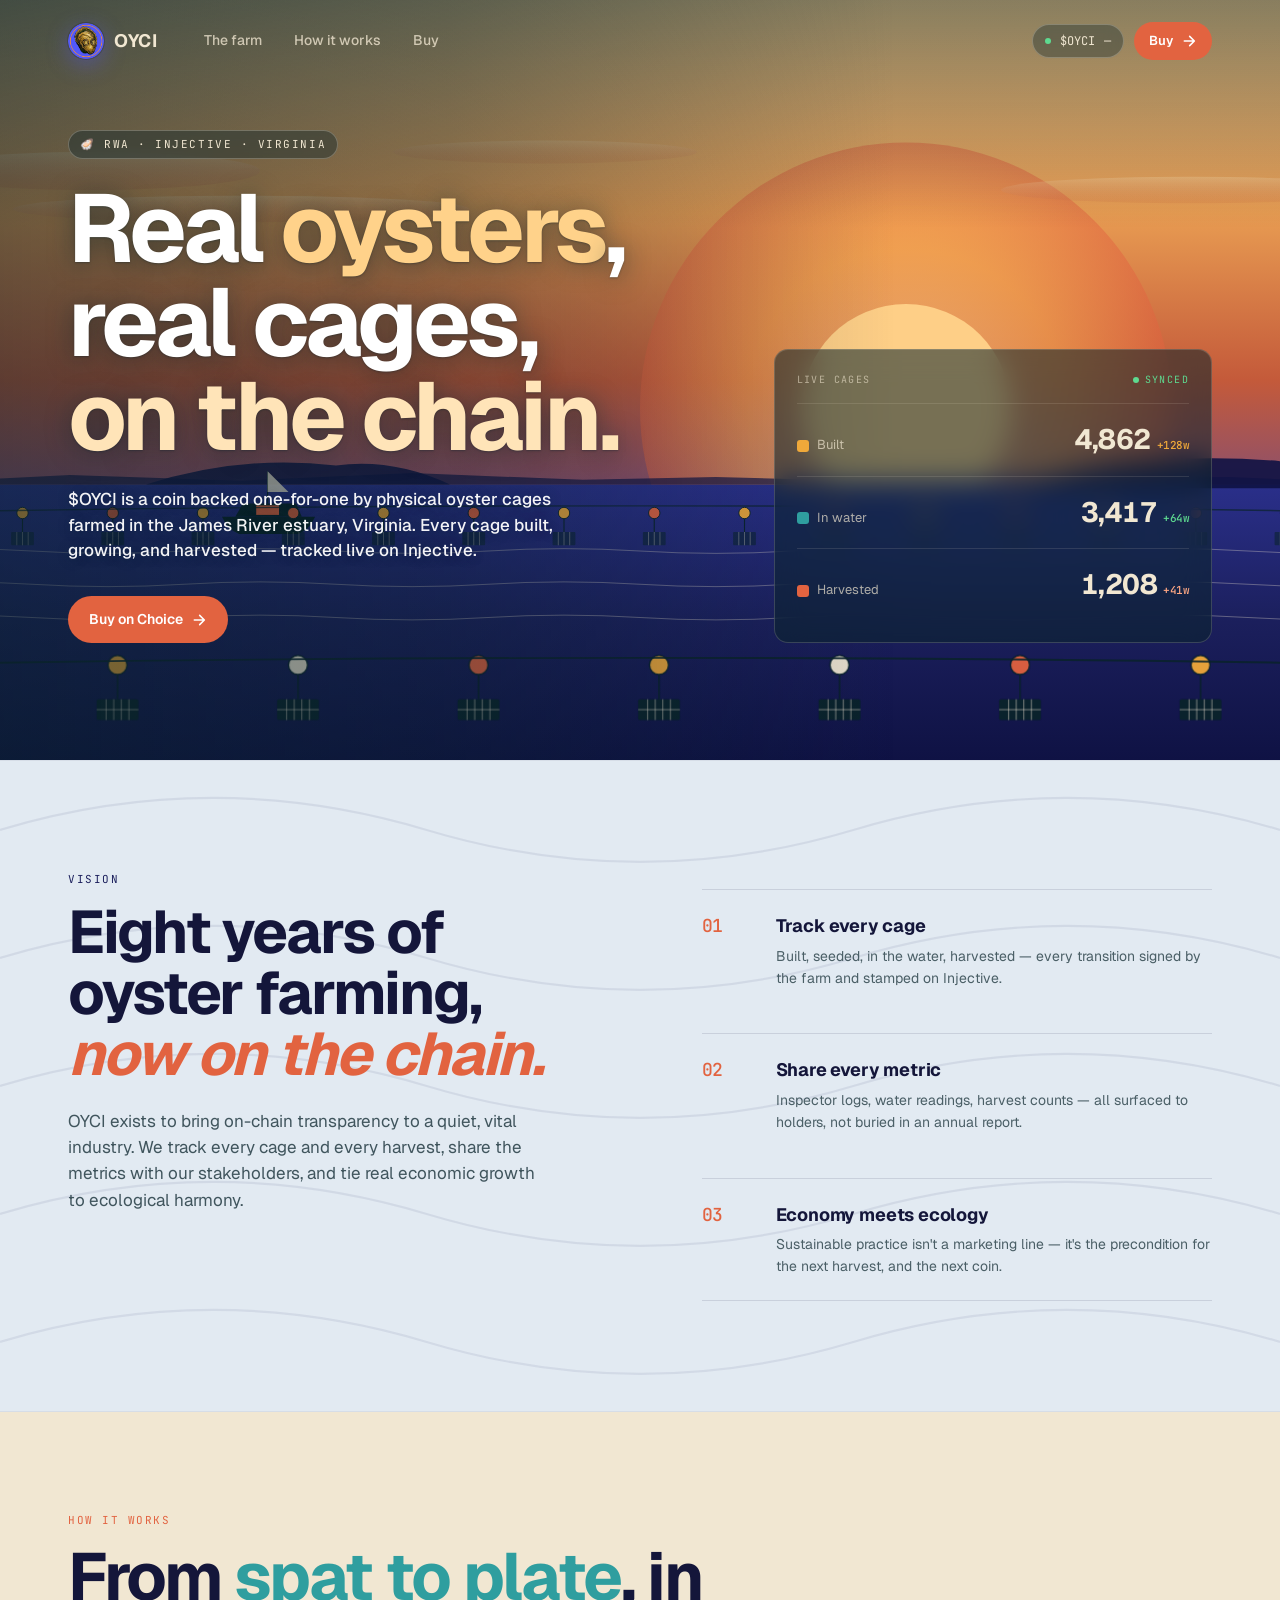
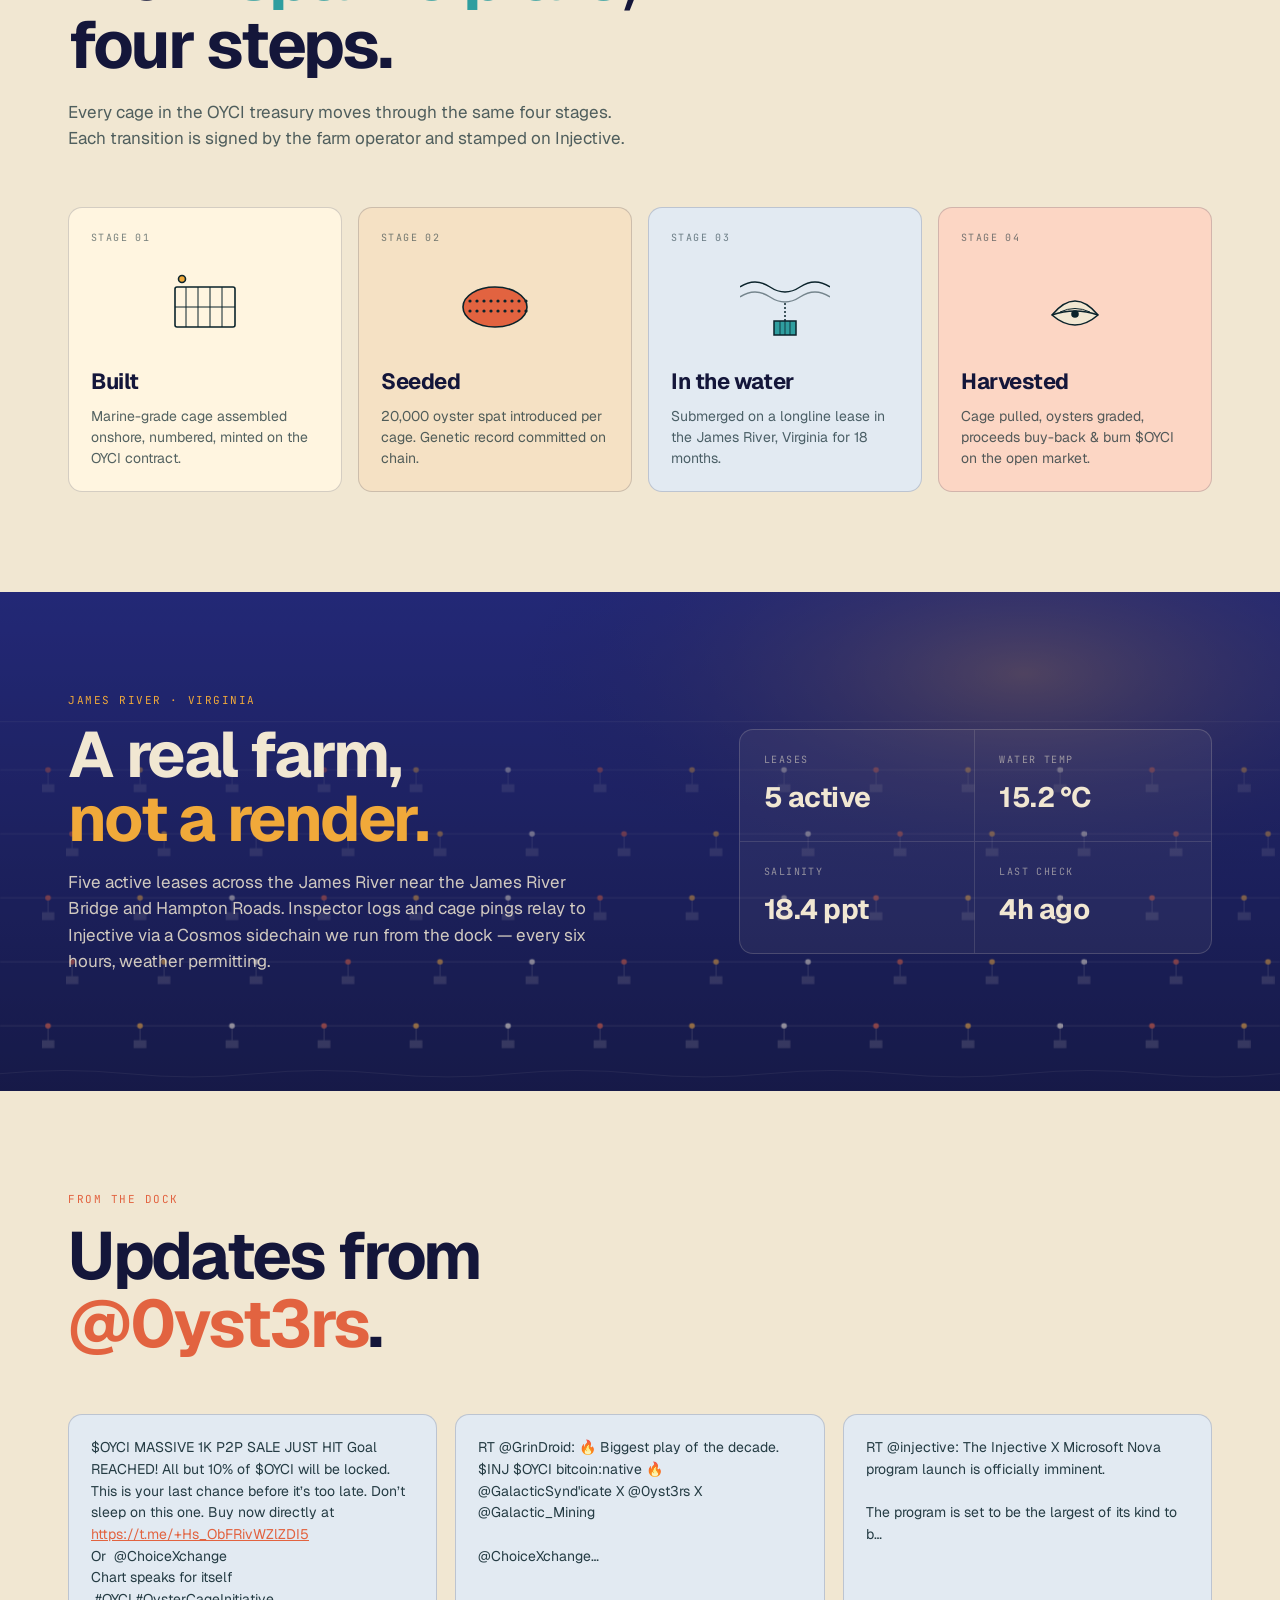
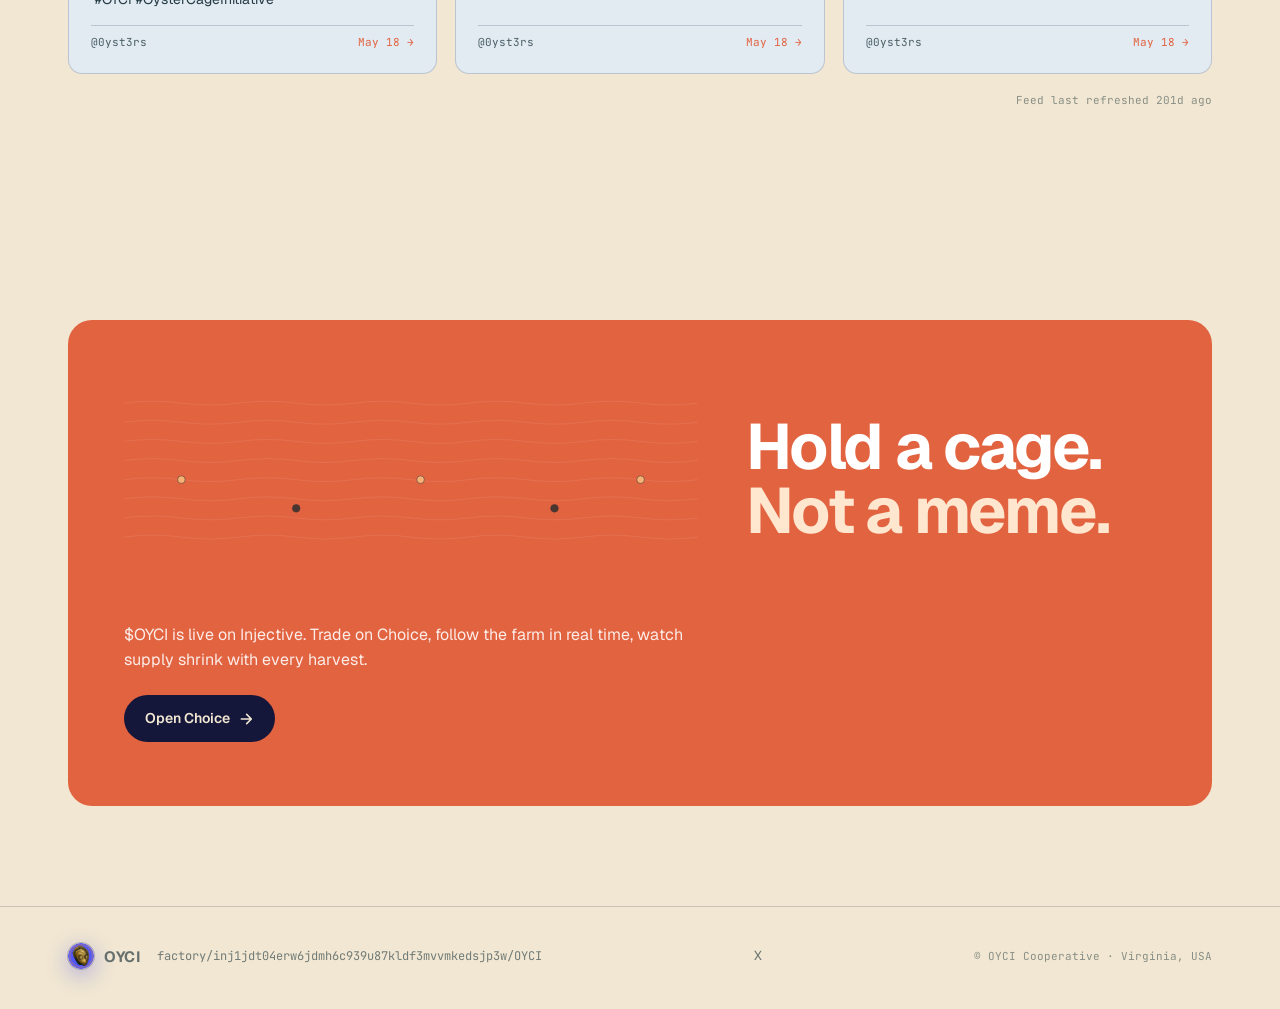
==== commit 9b4bea32: "Deploy preview for PR 2 🛫" ====
--- a/pr-preview/pr-2/index.html
+++ b/pr-preview/pr-2/index.html
@@ -200,9 +200,18 @@
 </section>
 
 <!-- ─── Vision ─── -->
-<section class="section cream vision-section" id="vision">
-  <div class="wrap">
-    <div class="section-head vision-head">
+<section class="vision-section" id="vision">
+  <svg class="vision-deco" viewBox="0 0 600 400" preserveAspectRatio="xMidYMid slice" xmlns="http://www.w3.org/2000/svg" aria-hidden="true">
+    <g fill="none" stroke="#1b1f5c" stroke-width="1" opacity="0.08">
+      <path d="M0 80 Q 100 50, 200 80 T 400 80 T 600 80" />
+      <path d="M0 140 Q 100 110, 200 140 T 400 140 T 600 140" />
+      <path d="M0 200 Q 100 170, 200 200 T 400 200 T 600 200" />
+      <path d="M0 260 Q 100 230, 200 260 T 400 260 T 600 260" />
+      <path d="M0 320 Q 100 290, 200 320 T 400 320 T 600 320" />
+    </g>
+  </svg>
+  <div class="wrap vision-grid">
+    <div class="vision-lead">
       <div class="kicker">Vision</div>
       <h2 class="h2">Eight years of oyster farming,<br /><em>now on the chain.</em></h2>
       <p class="lead">
@@ -214,18 +223,24 @@
     <div class="vision-pillars">
       <div class="vision-pillar">
         <div class="num">01</div>
-        <h3>Track every cage</h3>
-        <p>Built, seeded, in the water, harvested — every transition signed by the farm and stamped on Injective.</p>
+        <div>
+          <h3>Track every cage</h3>
+          <p>Built, seeded, in the water, harvested — every transition signed by the farm and stamped on Injective.</p>
+        </div>
       </div>
       <div class="vision-pillar">
         <div class="num">02</div>
-        <h3>Share every metric</h3>
-        <p>Inspector logs, water readings, harvest counts — all surfaced to holders, not buried in an annual report.</p>
+        <div>
+          <h3>Share every metric</h3>
+          <p>Inspector logs, water readings, harvest counts — all surfaced to holders, not buried in an annual report.</p>
+        </div>
       </div>
       <div class="vision-pillar">
         <div class="num">03</div>
-        <h3>Economy meets ecology</h3>
-        <p>Sustainable practice isn't a marketing line — it's the precondition for the next harvest, and the next coin.</p>
+        <div>
+          <h3>Economy meets ecology</h3>
+          <p>Sustainable practice isn't a marketing line — it's the precondition for the next harvest, and the next coin.</p>
+        </div>
       </div>
     </div>
   </div>
--- a/pr-preview/pr-2/styles.css
+++ b/pr-preview/pr-2/styles.css
@@ -290,28 +290,62 @@
 }
 
 /* ───── vision section ───── */
-.vision-section .h2 em { font-style: italic; color: var(--coral); }
+.vision-section {
+  position: relative;
+  background: var(--foam);
+  padding: 110px 0;
+  overflow: hidden;
+  border-top: 1px solid rgba(20,22,58,0.06);
+  border-bottom: 1px solid rgba(20,22,58,0.06);
+}
+.vision-deco {
+  position: absolute; inset: 0;
+  width: 100%; height: 100%;
+  pointer-events: none;
+}
+.vision-section .wrap { position: relative; z-index: 1; }
+.vision-grid {
+  display: grid;
+  grid-template-columns: 1.1fr 1fr;
+  gap: 72px;
+  align-items: start;
+}
+.vision-lead .kicker { color: var(--sea-1); }
+.vision-lead .h2 {
+  font-size: clamp(38px, 4.8vw, 60px);
+  margin: 0;
+}
+.vision-lead .h2 em { font-style: italic; color: var(--coral); }
+.vision-lead .lead {
+  margin-top: 22px;
+  color: rgba(10,35,43,0.75);
+  max-width: 480px;
+}
 .vision-pillars {
-  margin-top: 48px;
+  display: flex;
+  flex-direction: column;
+  gap: 22px;
+  padding-top: 18px;
+}
+.vision-pillar {
   display: grid;
-  grid-template-columns: repeat(3, 1fr);
-  gap: 28px;
-}
-.vision-pillar {
-  padding: 24px 0 0;
-  border-top: 1px solid var(--line);
-}
+  grid-template-columns: 56px 1fr;
+  gap: 18px;
+  padding: 22px 0;
+  border-top: 1px solid rgba(20,22,58,0.12);
+}
+.vision-pillar:last-child { border-bottom: 1px solid rgba(20,22,58,0.12); }
 .vision-pillar .num {
-  font-family: var(--mono); font-size: 11px;
-  letter-spacing: 0.14em;
+  font-family: var(--mono); font-size: 18px;
+  font-weight: 500;
   color: var(--coral);
-  margin-bottom: 12px;
+  letter-spacing: -0.01em;
 }
 .vision-pillar h3 {
   font-family: var(--font);
-  font-size: 20px; font-weight: 700;
+  font-size: 18px; font-weight: 700;
   letter-spacing: -0.01em;
-  margin: 0 0 8px;
+  margin: 0 0 6px;
 }
 .vision-pillar p {
   font-size: 14px; line-height: 1.55;
@@ -319,10 +353,12 @@
   margin: 0;
 }
 @media (max-width: 1000px) {
-  .vision-pillars { grid-template-columns: 1fr 1fr; }
+  .vision-grid { grid-template-columns: 1fr; gap: 40px; }
+  .vision-section { padding: 80px 0; }
 }
 @media (max-width: 640px) {
-  .vision-pillars { grid-template-columns: 1fr; gap: 18px; }
+  .vision-section { padding: 64px 0; }
+  .vision-pillar { grid-template-columns: 44px 1fr; gap: 12px; padding: 18px 0; }
 }
 
 /* ───── tweets section ───── */
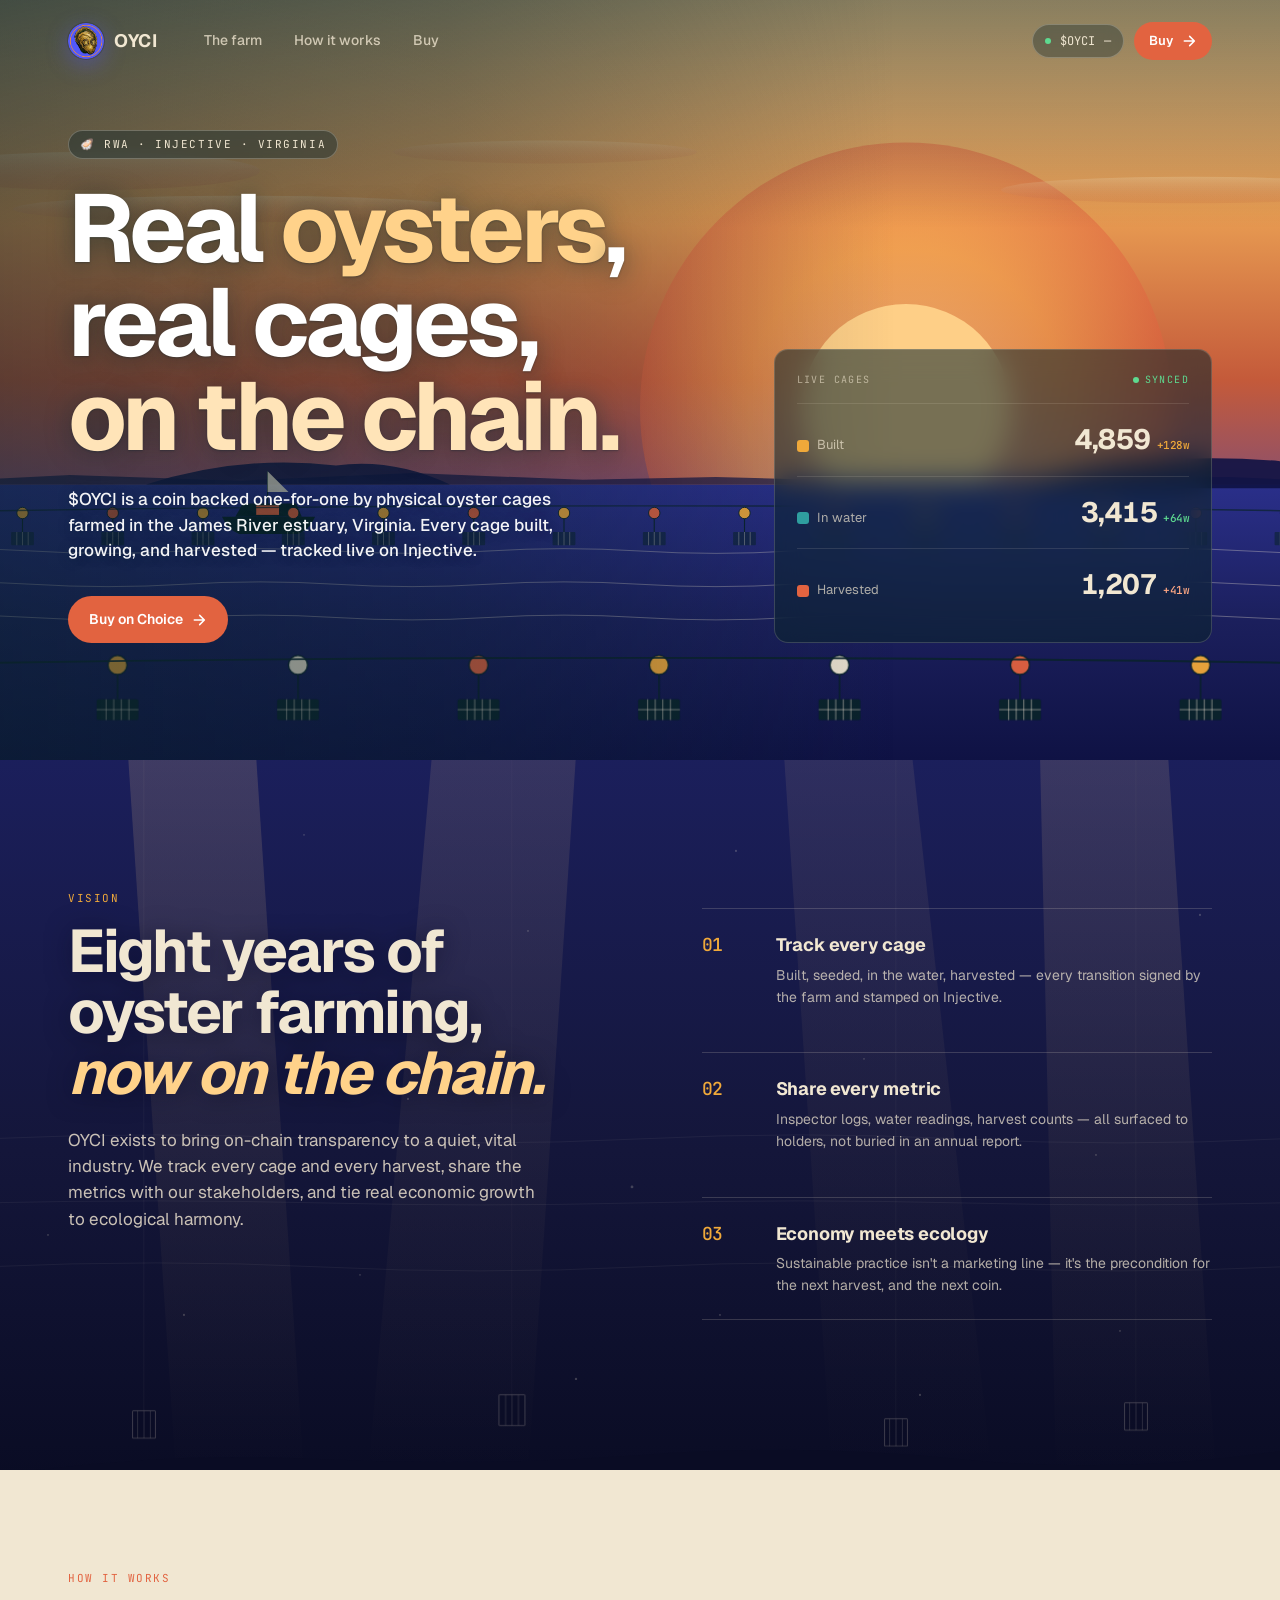
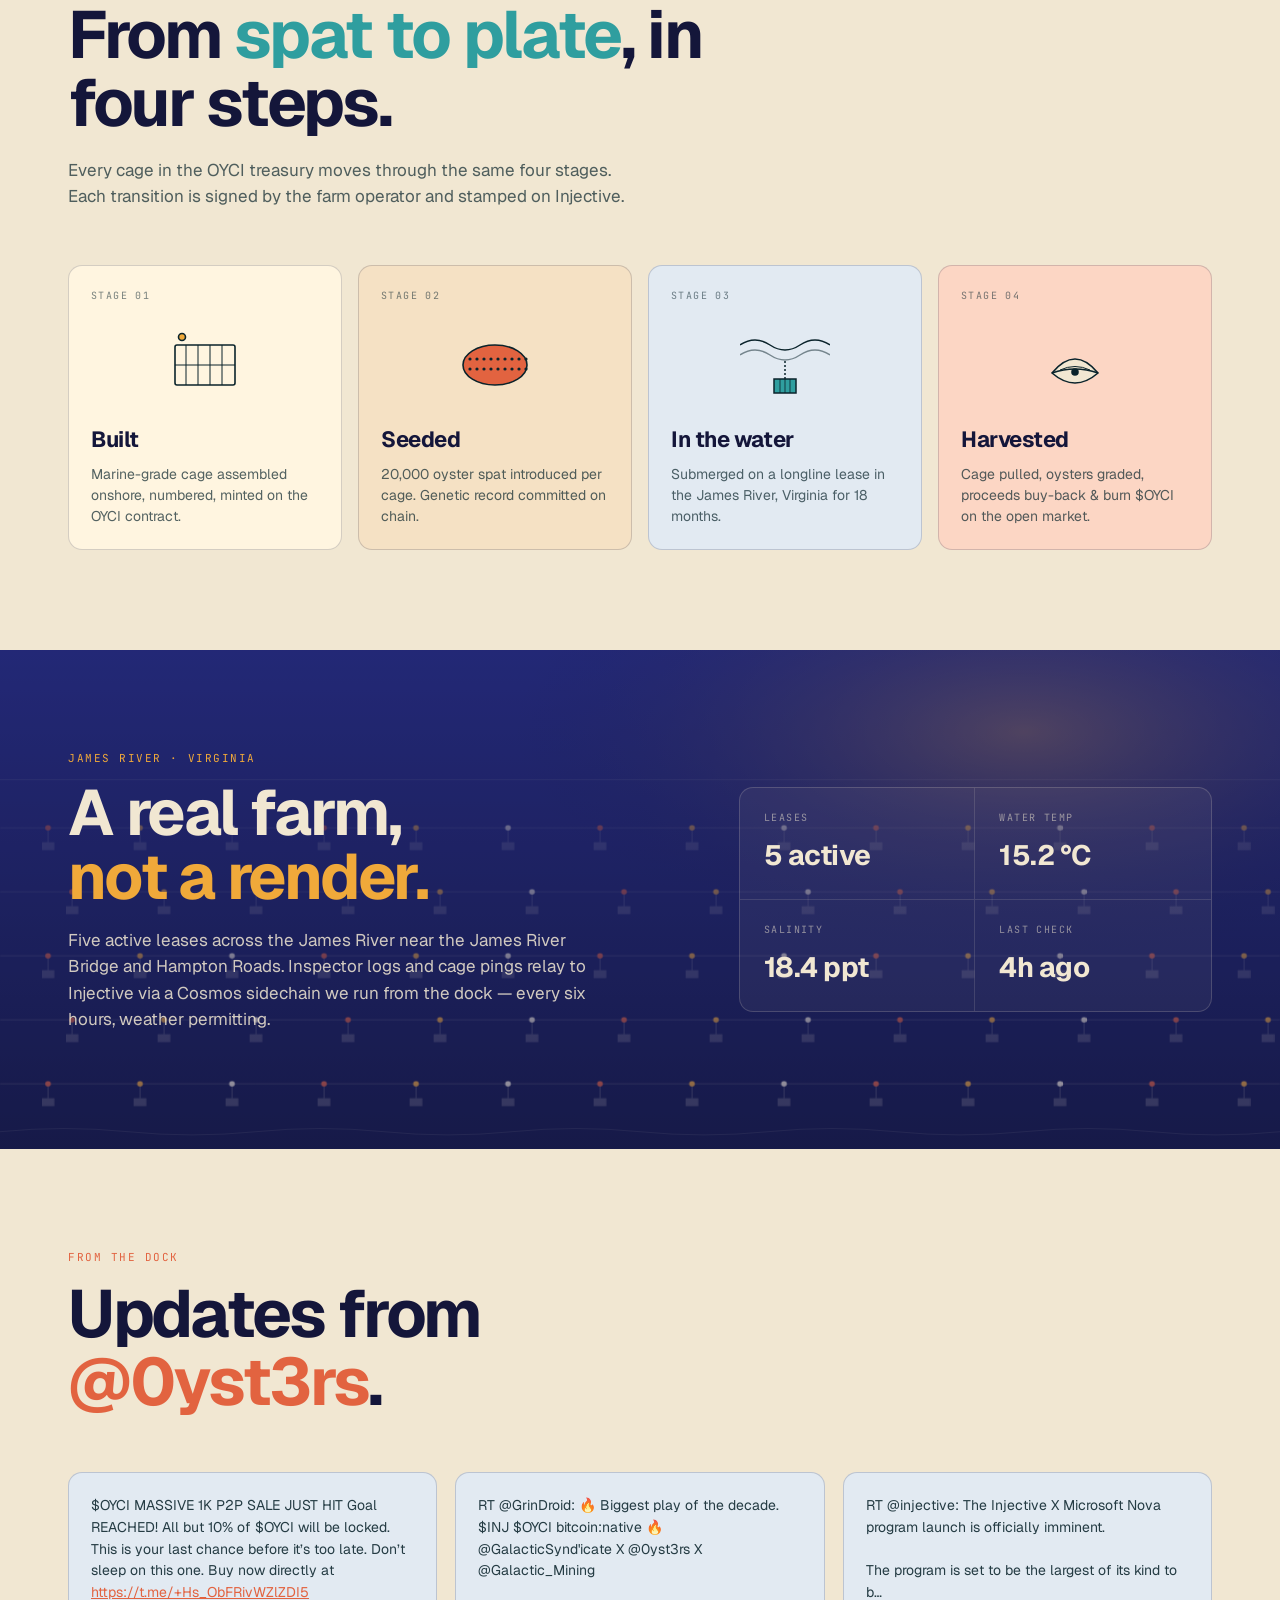
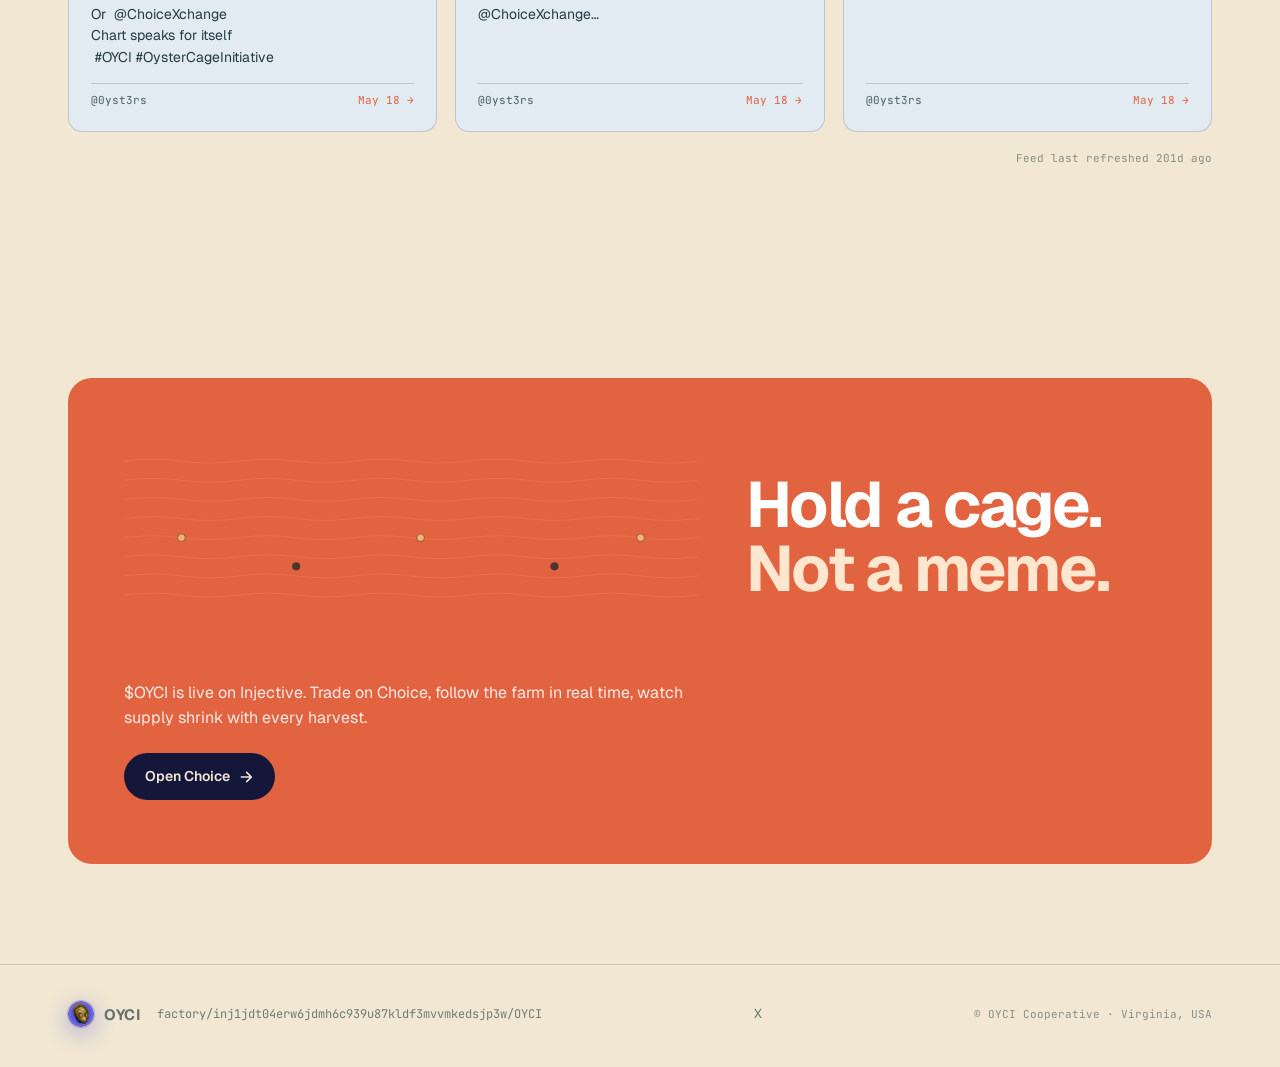
==== commit fa425bf7: "Deploy preview for PR 2 🛫" ====
--- a/pr-preview/pr-2/index.html
+++ b/pr-preview/pr-2/index.html
@@ -199,16 +199,91 @@
   </div>
 </section>
 
-<!-- ─── Vision ─── -->
+<!-- ─── Vision (descending below the surface) ─── -->
 <section class="vision-section" id="vision">
-  <svg class="vision-deco" viewBox="0 0 600 400" preserveAspectRatio="xMidYMid slice" xmlns="http://www.w3.org/2000/svg" aria-hidden="true">
-    <g fill="none" stroke="#1b1f5c" stroke-width="1" opacity="0.08">
-      <path d="M0 80 Q 100 50, 200 80 T 400 80 T 600 80" />
-      <path d="M0 140 Q 100 110, 200 140 T 400 140 T 600 140" />
-      <path d="M0 200 Q 100 170, 200 200 T 400 200 T 600 200" />
-      <path d="M0 260 Q 100 230, 200 260 T 400 260 T 600 260" />
-      <path d="M0 320 Q 100 290, 200 320 T 400 320 T 600 320" />
-    </g>
+  <svg class="vision-deco" viewBox="0 0 1600 900" preserveAspectRatio="xMidYMid slice" xmlns="http://www.w3.org/2000/svg" aria-hidden="true">
+    <defs>
+      <linearGradient id="vsDeep" x1="0" y1="0" x2="0" y2="1">
+        <stop offset="0%" stop-color="#1b1f5c" />
+        <stop offset="55%" stop-color="#14163a" />
+        <stop offset="100%" stop-color="#0a0c24" />
+      </linearGradient>
+      <linearGradient id="vsRay" x1="0" y1="0" x2="0" y2="1">
+        <stop offset="0%" stop-color="#ffd28a" stop-opacity="0.16" />
+        <stop offset="60%" stop-color="#ffd28a" stop-opacity="0.05" />
+        <stop offset="100%" stop-color="#ffd28a" stop-opacity="0" />
+      </linearGradient>
+    </defs>
+
+    <!-- water gradient -->
+    <rect width="1600" height="900" fill="url(#vsDeep)" />
+
+    <!-- light shafts piercing down from above -->
+    <g>
+      <polygon points="160,0 320,0 380,900 220,900" fill="url(#vsRay)" />
+      <polygon points="540,0 720,0 660,900 460,900" fill="url(#vsRay)" opacity="0.75" />
+      <polygon points="980,0 1140,0 1240,900 1040,900" fill="url(#vsRay)" opacity="0.55" />
+      <polygon points="1300,0 1460,0 1520,900 1320,900" fill="url(#vsRay)" opacity="0.85" />
+    </g>
+
+    <!-- suspended particles (plankton / silt) -->
+    <g fill="#f1e7d2" opacity="0.22">
+      <circle cx="120" cy="180" r="1.2" />
+      <circle cx="280" cy="320" r="1.6" />
+      <circle cx="380" cy="100" r="1" />
+      <circle cx="510" cy="430" r="1.4" />
+      <circle cx="660" cy="220" r="1.1" />
+      <circle cx="790" cy="540" r="1.8" />
+      <circle cx="920" cy="120" r="1.3" />
+      <circle cx="1080" cy="380" r="1" />
+      <circle cx="1230" cy="280" r="1.6" />
+      <circle cx="1370" cy="500" r="1.2" />
+      <circle cx="1500" cy="200" r="1.4" />
+      <circle cx="60" cy="600" r="1.1" />
+      <circle cx="230" cy="700" r="1.3" />
+      <circle cx="450" cy="650" r="1" />
+      <circle cx="720" cy="780" r="1.5" />
+      <circle cx="900" cy="700" r="1.2" />
+      <circle cx="1150" cy="800" r="1.4" />
+      <circle cx="1400" cy="720" r="1.1" />
+    </g>
+
+    <!-- horizontal current strokes (deep current) -->
+    <g stroke="#f1e7d2" stroke-width="0.6" fill="none" opacity="0.12">
+      <path d="M-20 480 Q 200 470, 400 480 T 800 480 T 1200 480 T 1600 480" />
+      <path d="M-20 560 Q 200 555, 400 560 T 800 560 T 1200 560 T 1600 560" />
+      <path d="M-20 640 Q 200 630, 400 640 T 800 640 T 1200 640 T 1600 640" />
+    </g>
+
+    <!-- distant cage silhouettes near the seabed -->
+    <g opacity="0.45">
+      <line x1="180" y1="0" x2="180" y2="820" stroke="#f1e7d2" stroke-width="0.5" opacity="0.25" />
+      <rect x="166" y="820" width="28" height="34" fill="#0a0c24" stroke="#f1e7d2" stroke-width="0.6" />
+      <line x1="172" y1="820" x2="172" y2="854" stroke="#f1e7d2" stroke-width="0.4" />
+      <line x1="180" y1="820" x2="180" y2="854" stroke="#f1e7d2" stroke-width="0.4" />
+      <line x1="188" y1="820" x2="188" y2="854" stroke="#f1e7d2" stroke-width="0.4" />
+
+      <line x1="640" y1="0" x2="640" y2="800" stroke="#f1e7d2" stroke-width="0.5" opacity="0.18" />
+      <rect x="624" y="800" width="32" height="38" fill="#0a0c24" stroke="#f1e7d2" stroke-width="0.6" />
+      <line x1="632" y1="800" x2="632" y2="838" stroke="#f1e7d2" stroke-width="0.4" />
+      <line x1="640" y1="800" x2="640" y2="838" stroke="#f1e7d2" stroke-width="0.4" />
+      <line x1="648" y1="800" x2="648" y2="838" stroke="#f1e7d2" stroke-width="0.4" />
+
+      <line x1="1120" y1="0" x2="1120" y2="830" stroke="#f1e7d2" stroke-width="0.5" opacity="0.22" />
+      <rect x="1106" y="830" width="28" height="34" fill="#0a0c24" stroke="#f1e7d2" stroke-width="0.6" />
+      <line x1="1112" y1="830" x2="1112" y2="864" stroke="#f1e7d2" stroke-width="0.4" />
+      <line x1="1120" y1="830" x2="1120" y2="864" stroke="#f1e7d2" stroke-width="0.4" />
+      <line x1="1128" y1="830" x2="1128" y2="864" stroke="#f1e7d2" stroke-width="0.4" />
+
+      <line x1="1420" y1="0" x2="1420" y2="810" stroke="#f1e7d2" stroke-width="0.5" opacity="0.2" />
+      <rect x="1406" y="810" width="28" height="34" fill="#0a0c24" stroke="#f1e7d2" stroke-width="0.6" />
+      <line x1="1412" y1="810" x2="1412" y2="844" stroke="#f1e7d2" stroke-width="0.4" />
+      <line x1="1420" y1="810" x2="1420" y2="844" stroke="#f1e7d2" stroke-width="0.4" />
+      <line x1="1428" y1="810" x2="1428" y2="844" stroke="#f1e7d2" stroke-width="0.4" />
+    </g>
+
+    <!-- hint of seabed at the very bottom -->
+    <path d="M0 900 Q 200 870, 400 880 T 800 875 T 1200 880 T 1600 870 L 1600 900 Z" fill="#0a0c24" />
   </svg>
   <div class="wrap vision-grid">
     <div class="vision-lead">
--- a/pr-preview/pr-2/styles.css
+++ b/pr-preview/pr-2/styles.css
@@ -289,19 +289,19 @@
   margin: 0;
 }
 
-/* ───── vision section ───── */
+/* ───── vision section (descending below the surface) ───── */
 .vision-section {
   position: relative;
-  background: var(--foam);
-  padding: 110px 0;
+  background: var(--sea-1);
+  color: var(--sand);
+  padding: 130px 0 150px;
   overflow: hidden;
-  border-top: 1px solid rgba(20,22,58,0.06);
-  border-bottom: 1px solid rgba(20,22,58,0.06);
 }
 .vision-deco {
   position: absolute; inset: 0;
   width: 100%; height: 100%;
   pointer-events: none;
+  display: block;
 }
 .vision-section .wrap { position: relative; z-index: 1; }
 .vision-grid {
@@ -310,15 +310,17 @@
   gap: 72px;
   align-items: start;
 }
-.vision-lead .kicker { color: var(--sea-1); }
+.vision-lead .kicker { color: var(--amber); }
 .vision-lead .h2 {
   font-size: clamp(38px, 4.8vw, 60px);
   margin: 0;
-}
-.vision-lead .h2 em { font-style: italic; color: var(--coral); }
+  color: var(--sand);
+  text-shadow: 0 2px 24px rgba(10, 12, 36, 0.5);
+}
+.vision-lead .h2 em { font-style: italic; color: #ffd28a; }
 .vision-lead .lead {
   margin-top: 22px;
-  color: rgba(10,35,43,0.75);
+  color: rgba(241, 231, 210, 0.82);
   max-width: 480px;
 }
 .vision-pillars {
@@ -332,13 +334,13 @@
   grid-template-columns: 56px 1fr;
   gap: 18px;
   padding: 22px 0;
-  border-top: 1px solid rgba(20,22,58,0.12);
-}
-.vision-pillar:last-child { border-bottom: 1px solid rgba(20,22,58,0.12); }
+  border-top: 1px solid rgba(241, 231, 210, 0.18);
+}
+.vision-pillar:last-child { border-bottom: 1px solid rgba(241, 231, 210, 0.18); }
 .vision-pillar .num {
   font-family: var(--mono); font-size: 18px;
   font-weight: 500;
-  color: var(--coral);
+  color: var(--amber);
   letter-spacing: -0.01em;
 }
 .vision-pillar h3 {
@@ -346,18 +348,19 @@
   font-size: 18px; font-weight: 700;
   letter-spacing: -0.01em;
   margin: 0 0 6px;
+  color: var(--sand);
 }
 .vision-pillar p {
   font-size: 14px; line-height: 1.55;
-  color: rgba(10,35,43,0.7);
+  color: rgba(241, 231, 210, 0.72);
   margin: 0;
 }
 @media (max-width: 1000px) {
   .vision-grid { grid-template-columns: 1fr; gap: 40px; }
-  .vision-section { padding: 80px 0; }
+  .vision-section { padding: 90px 0 110px; }
 }
 @media (max-width: 640px) {
-  .vision-section { padding: 64px 0; }
+  .vision-section { padding: 72px 0 88px; }
   .vision-pillar { grid-template-columns: 44px 1fr; gap: 12px; padding: 18px 0; }
 }
 
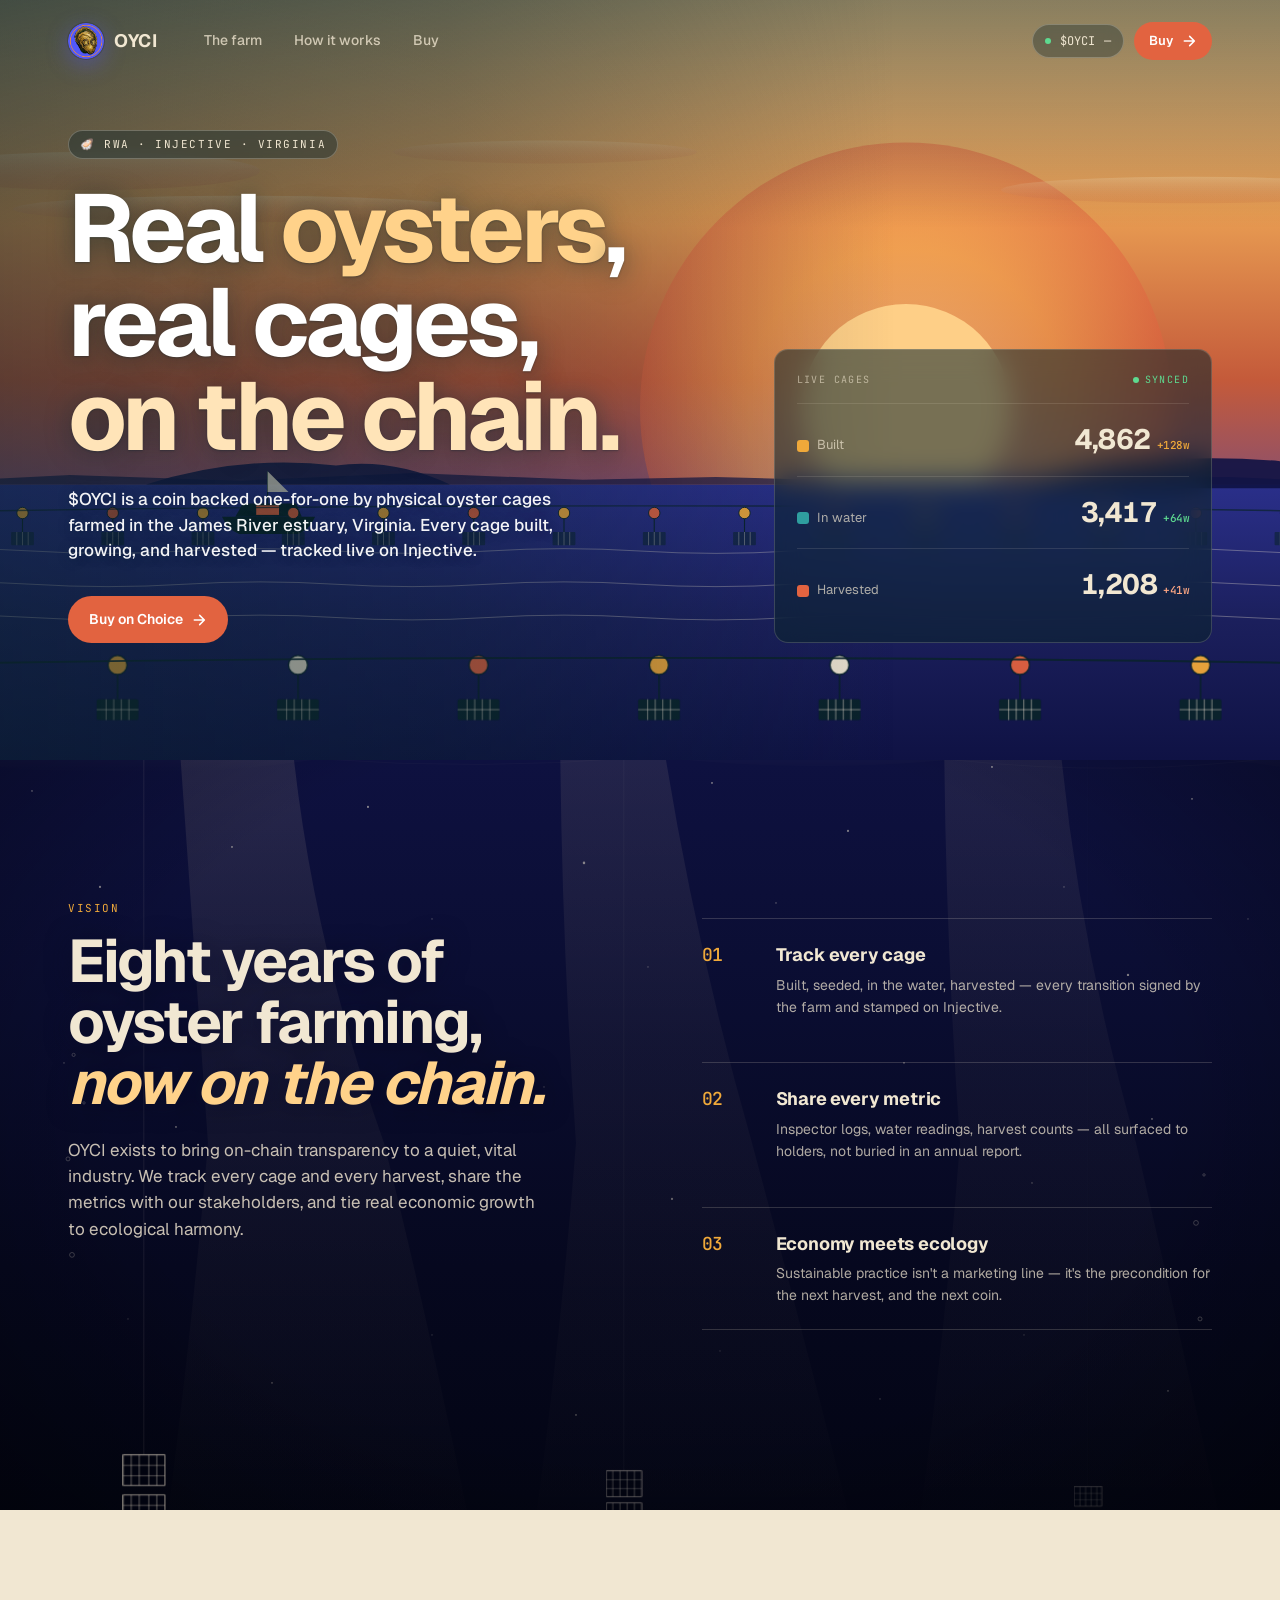
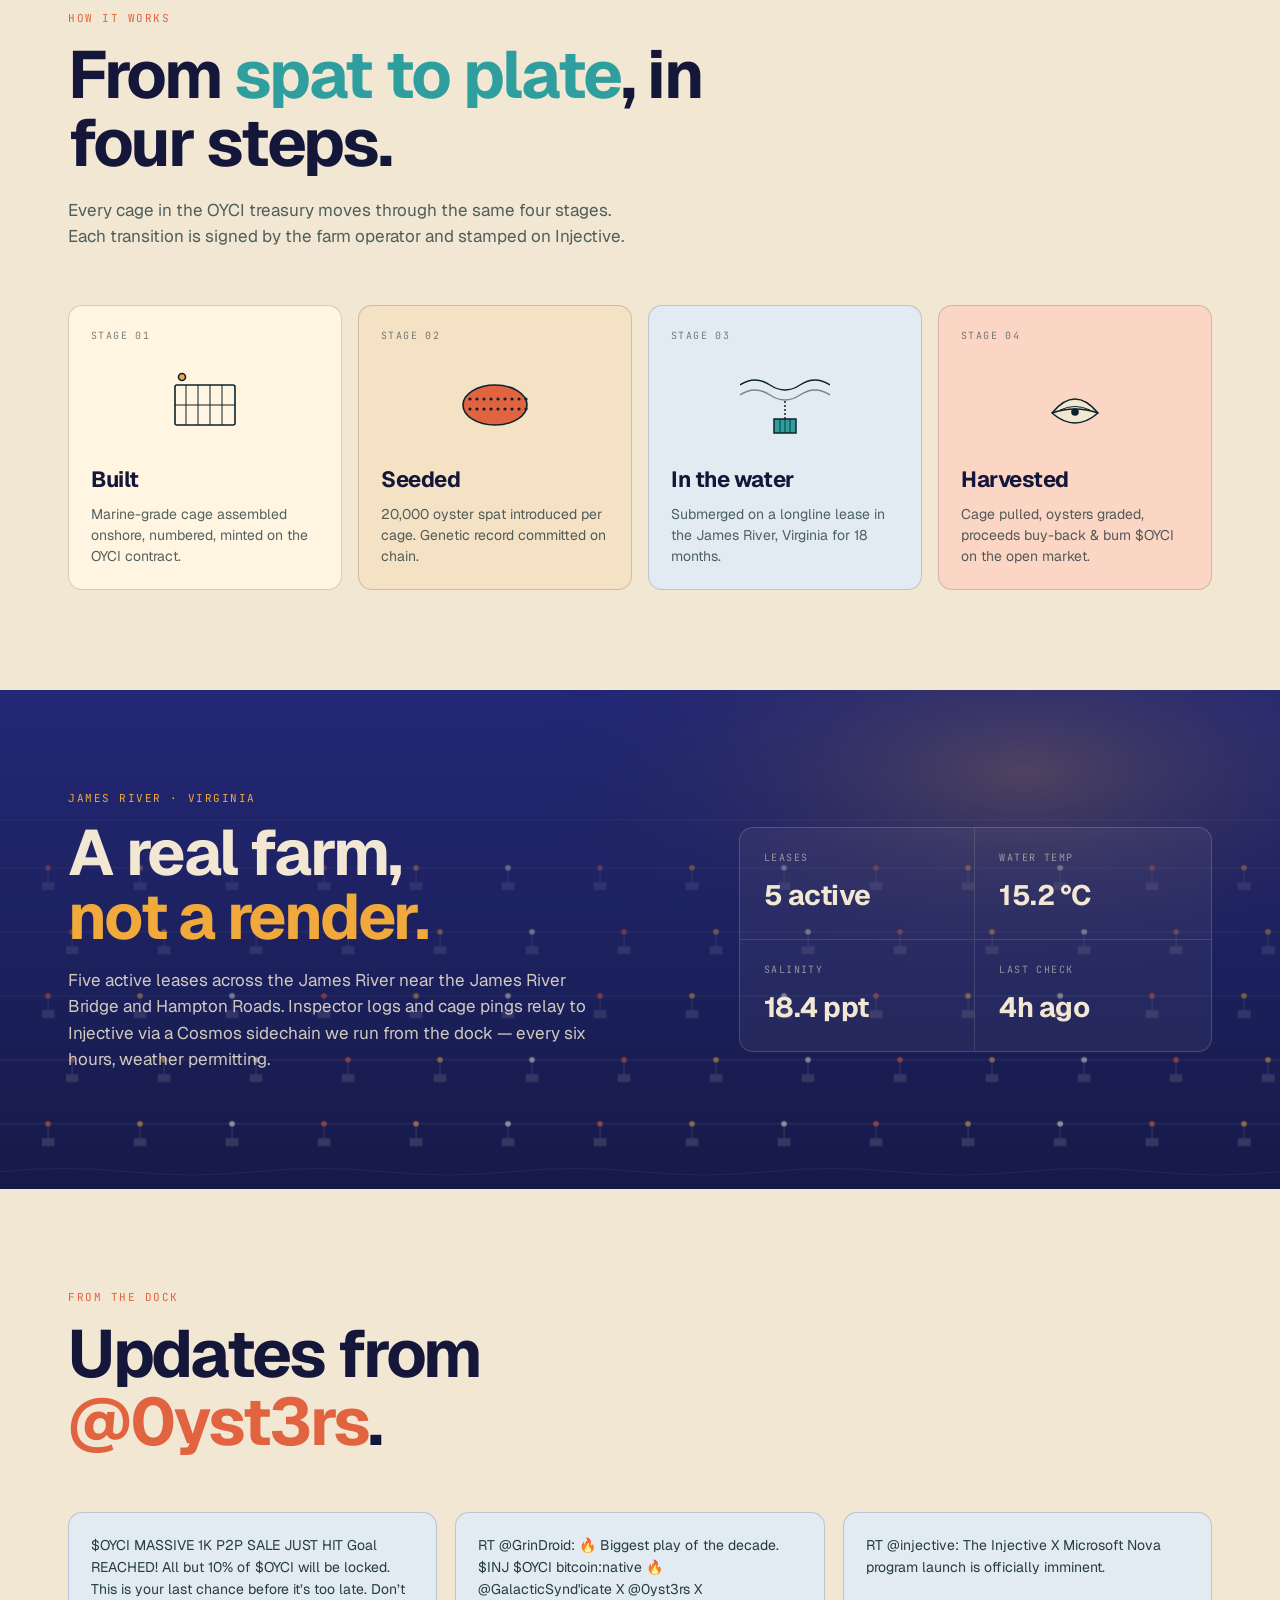
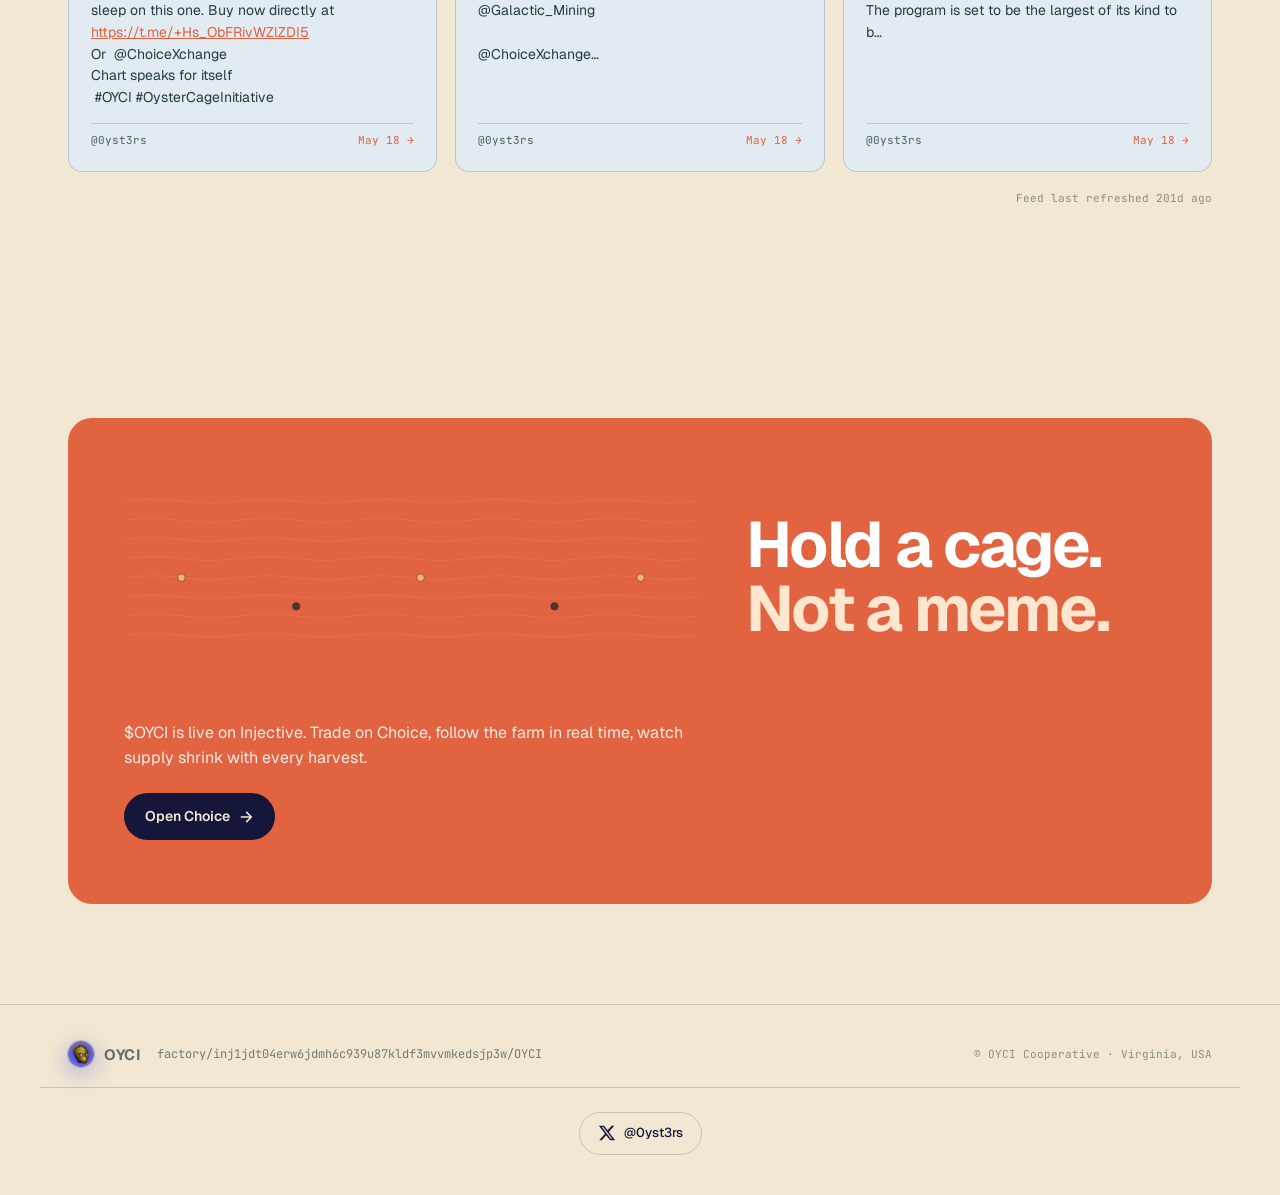
==== commit ab39a524: "Deploy preview for PR 2 🛫" ====
--- a/pr-preview/pr-2/index.html
+++ b/pr-preview/pr-2/index.html
@@ -201,89 +201,182 @@
 
 <!-- ─── Vision (descending below the surface) ─── -->
 <section class="vision-section" id="vision">
-  <svg class="vision-deco" viewBox="0 0 1600 900" preserveAspectRatio="xMidYMid slice" xmlns="http://www.w3.org/2000/svg" aria-hidden="true">
+  <svg class="vision-deco" viewBox="0 0 1600 1100" preserveAspectRatio="xMidYMid slice" xmlns="http://www.w3.org/2000/svg" aria-hidden="true">
     <defs>
-      <linearGradient id="vsDeep" x1="0" y1="0" x2="0" y2="1">
-        <stop offset="0%" stop-color="#1b1f5c" />
-        <stop offset="55%" stop-color="#14163a" />
-        <stop offset="100%" stop-color="#0a0c24" />
+      <!-- Depth gradient: continues from the hero's deepest blue at top, fades to near-black at the seabed -->
+      <linearGradient id="vsDepth" x1="0" y1="0" x2="0" y2="1">
+        <stop offset="0%" stop-color="#0f1244" />
+        <stop offset="30%" stop-color="#0b0e34" />
+        <stop offset="65%" stop-color="#06081f" />
+        <stop offset="100%" stop-color="#020410" />
       </linearGradient>
+      <!-- God ray: fanning, soft -->
       <linearGradient id="vsRay" x1="0" y1="0" x2="0" y2="1">
-        <stop offset="0%" stop-color="#ffd28a" stop-opacity="0.16" />
-        <stop offset="60%" stop-color="#ffd28a" stop-opacity="0.05" />
-        <stop offset="100%" stop-color="#ffd28a" stop-opacity="0" />
+        <stop offset="0%" stop-color="#ffe4b8" stop-opacity="0.22" />
+        <stop offset="40%" stop-color="#ffe4b8" stop-opacity="0.09" />
+        <stop offset="100%" stop-color="#ffe4b8" stop-opacity="0" />
       </linearGradient>
+      <!-- Soft caustic ripple at top -->
+      <linearGradient id="vsCaustic" x1="0" y1="0" x2="0" y2="1">
+        <stop offset="0%" stop-color="#ffe4b8" stop-opacity="0.18" />
+        <stop offset="100%" stop-color="#ffe4b8" stop-opacity="0" />
+      </linearGradient>
+      <!-- Soft vignette to push the corners darker, focus on center -->
+      <radialGradient id="vsVignette" cx="0.5" cy="0.45" r="0.75">
+        <stop offset="55%" stop-color="#000000" stop-opacity="0" />
+        <stop offset="100%" stop-color="#000000" stop-opacity="0.45" />
+      </radialGradient>
     </defs>
 
-    <!-- water gradient -->
-    <rect width="1600" height="900" fill="url(#vsDeep)" />
-
-    <!-- light shafts piercing down from above -->
+    <!-- Base depth gradient -->
+    <rect width="1600" height="1100" fill="url(#vsDepth)" />
+
+    <!-- Caustics at the very top: thin rippled bands implying the surface above -->
+    <g opacity="0.55">
+      <path d="M0 0 L 1600 0 L 1600 90 Q 1400 60, 1200 80 T 800 75 T 400 80 T 0 90 Z" fill="url(#vsCaustic)" />
+      <path d="M0 30 Q 200 14, 400 30 T 800 28 T 1200 32 T 1600 28" stroke="#ffe4b8" stroke-width="0.6" fill="none" opacity="0.35" />
+      <path d="M0 55 Q 200 40, 400 55 T 800 52 T 1200 58 T 1600 52" stroke="#ffe4b8" stroke-width="0.4" fill="none" opacity="0.28" />
+      <path d="M0 80 Q 200 65, 400 80 T 800 78 T 1200 82 T 1600 78" stroke="#ffe4b8" stroke-width="0.3" fill="none" opacity="0.2" />
+    </g>
+
+    <!-- God rays — diverging fans, organic edges via quadratic curves -->
     <g>
-      <polygon points="160,0 320,0 380,900 220,900" fill="url(#vsRay)" />
-      <polygon points="540,0 720,0 660,900 460,900" fill="url(#vsRay)" opacity="0.75" />
-      <polygon points="980,0 1140,0 1240,900 1040,900" fill="url(#vsRay)" opacity="0.55" />
-      <polygon points="1300,0 1460,0 1520,900 1320,900" fill="url(#vsRay)" opacity="0.85" />
-    </g>
-
-    <!-- suspended particles (plankton / silt) -->
-    <g fill="#f1e7d2" opacity="0.22">
-      <circle cx="120" cy="180" r="1.2" />
-      <circle cx="280" cy="320" r="1.6" />
-      <circle cx="380" cy="100" r="1" />
-      <circle cx="510" cy="430" r="1.4" />
-      <circle cx="660" cy="220" r="1.1" />
-      <circle cx="790" cy="540" r="1.8" />
-      <circle cx="920" cy="120" r="1.3" />
-      <circle cx="1080" cy="380" r="1" />
-      <circle cx="1230" cy="280" r="1.6" />
-      <circle cx="1370" cy="500" r="1.2" />
-      <circle cx="1500" cy="200" r="1.4" />
-      <circle cx="60" cy="600" r="1.1" />
-      <circle cx="230" cy="700" r="1.3" />
-      <circle cx="450" cy="650" r="1" />
-      <circle cx="720" cy="780" r="1.5" />
-      <circle cx="900" cy="700" r="1.2" />
-      <circle cx="1150" cy="800" r="1.4" />
-      <circle cx="1400" cy="720" r="1.1" />
-    </g>
-
-    <!-- horizontal current strokes (deep current) -->
-    <g stroke="#f1e7d2" stroke-width="0.6" fill="none" opacity="0.12">
-      <path d="M-20 480 Q 200 470, 400 480 T 800 480 T 1200 480 T 1600 480" />
-      <path d="M-20 560 Q 200 555, 400 560 T 800 560 T 1200 560 T 1600 560" />
-      <path d="M-20 640 Q 200 630, 400 640 T 800 640 T 1200 640 T 1600 640" />
-    </g>
-
-    <!-- distant cage silhouettes near the seabed -->
-    <g opacity="0.45">
-      <line x1="180" y1="0" x2="180" y2="820" stroke="#f1e7d2" stroke-width="0.5" opacity="0.25" />
-      <rect x="166" y="820" width="28" height="34" fill="#0a0c24" stroke="#f1e7d2" stroke-width="0.6" />
-      <line x1="172" y1="820" x2="172" y2="854" stroke="#f1e7d2" stroke-width="0.4" />
-      <line x1="180" y1="820" x2="180" y2="854" stroke="#f1e7d2" stroke-width="0.4" />
-      <line x1="188" y1="820" x2="188" y2="854" stroke="#f1e7d2" stroke-width="0.4" />
-
-      <line x1="640" y1="0" x2="640" y2="800" stroke="#f1e7d2" stroke-width="0.5" opacity="0.18" />
-      <rect x="624" y="800" width="32" height="38" fill="#0a0c24" stroke="#f1e7d2" stroke-width="0.6" />
-      <line x1="632" y1="800" x2="632" y2="838" stroke="#f1e7d2" stroke-width="0.4" />
-      <line x1="640" y1="800" x2="640" y2="838" stroke="#f1e7d2" stroke-width="0.4" />
-      <line x1="648" y1="800" x2="648" y2="838" stroke="#f1e7d2" stroke-width="0.4" />
-
-      <line x1="1120" y1="0" x2="1120" y2="830" stroke="#f1e7d2" stroke-width="0.5" opacity="0.22" />
-      <rect x="1106" y="830" width="28" height="34" fill="#0a0c24" stroke="#f1e7d2" stroke-width="0.6" />
-      <line x1="1112" y1="830" x2="1112" y2="864" stroke="#f1e7d2" stroke-width="0.4" />
-      <line x1="1120" y1="830" x2="1120" y2="864" stroke="#f1e7d2" stroke-width="0.4" />
-      <line x1="1128" y1="830" x2="1128" y2="864" stroke="#f1e7d2" stroke-width="0.4" />
-
-      <line x1="1420" y1="0" x2="1420" y2="810" stroke="#f1e7d2" stroke-width="0.5" opacity="0.2" />
-      <rect x="1406" y="810" width="28" height="34" fill="#0a0c24" stroke="#f1e7d2" stroke-width="0.6" />
-      <line x1="1412" y1="810" x2="1412" y2="844" stroke="#f1e7d2" stroke-width="0.4" />
-      <line x1="1420" y1="810" x2="1420" y2="844" stroke="#f1e7d2" stroke-width="0.4" />
-      <line x1="1428" y1="810" x2="1428" y2="844" stroke="#f1e7d2" stroke-width="0.4" />
-    </g>
-
-    <!-- hint of seabed at the very bottom -->
-    <path d="M0 900 Q 200 870, 400 880 T 800 875 T 1200 880 T 1600 870 L 1600 900 Z" fill="#0a0c24" />
+      <path d="M 220 0 L 360 0 Q 380 280, 480 560 Q 540 800, 600 1100 L 200 1100 Q 240 800, 260 560 Q 240 280, 220 0 Z"
+            fill="url(#vsRay)" opacity="0.55" />
+      <path d="M 700 0 L 820 0 Q 860 280, 940 560 Q 1010 820, 1080 1100 L 660 1100 Q 700 820, 720 560 Q 700 280, 700 0 Z"
+            fill="url(#vsRay)" opacity="0.45" />
+      <path d="M 1180 0 L 1320 0 Q 1340 280, 1420 560 Q 1480 820, 1540 1100 L 1140 1100 Q 1180 820, 1200 560 Q 1180 280, 1180 0 Z"
+            fill="url(#vsRay)" opacity="0.4" />
+    </g>
+
+    <!-- Vignette to deepen edges and frame the content -->
+    <rect width="1600" height="1100" fill="url(#vsVignette)" />
+
+    <!-- Marine snow — many small particles, varied sizes and opacities, denser near the top, sparser deep -->
+    <g fill="#f1e7d2">
+      <circle cx="40" cy="120" r="0.9" opacity="0.55" />
+      <circle cx="125" cy="240" r="1.4" opacity="0.5" />
+      <circle cx="210" cy="80" r="0.7" opacity="0.45" />
+      <circle cx="290" cy="190" r="1.1" opacity="0.55" />
+      <circle cx="380" cy="320" r="0.8" opacity="0.4" />
+      <circle cx="460" cy="140" r="1.3" opacity="0.55" />
+      <circle cx="540" cy="280" r="0.7" opacity="0.45" />
+      <circle cx="620" cy="60" r="1" opacity="0.5" />
+      <circle cx="730" cy="210" r="1.6" opacity="0.5" />
+      <circle cx="810" cy="340" r="0.8" opacity="0.4" />
+      <circle cx="890" cy="110" r="1.1" opacity="0.55" />
+      <circle cx="970" cy="260" r="0.9" opacity="0.45" />
+      <circle cx="1060" cy="170" r="1.4" opacity="0.5" />
+      <circle cx="1150" cy="330" r="0.7" opacity="0.4" />
+      <circle cx="1240" cy="90" r="1.2" opacity="0.55" />
+      <circle cx="1330" cy="240" r="0.8" opacity="0.45" />
+      <circle cx="1410" cy="350" r="1.5" opacity="0.5" />
+      <circle cx="1490" cy="130" r="1" opacity="0.5" />
+      <circle cx="1560" cy="280" r="0.7" opacity="0.4" />
+
+      <circle cx="80" cy="460" r="0.8" opacity="0.4" />
+      <circle cx="220" cy="540" r="1.2" opacity="0.42" />
+      <circle cx="380" cy="430" r="0.9" opacity="0.38" />
+      <circle cx="520" cy="600" r="1.1" opacity="0.4" />
+      <circle cx="680" cy="490" r="0.7" opacity="0.36" />
+      <circle cx="840" cy="630" r="1.4" opacity="0.4" />
+      <circle cx="980" cy="540" r="0.8" opacity="0.38" />
+      <circle cx="1130" cy="460" r="1" opacity="0.42" />
+      <circle cx="1290" cy="610" r="0.9" opacity="0.38" />
+      <circle cx="1440" cy="530" r="1.2" opacity="0.4" />
+
+      <circle cx="160" cy="780" r="0.7" opacity="0.28" />
+      <circle cx="340" cy="860" r="1" opacity="0.3" />
+      <circle cx="540" cy="800" r="0.8" opacity="0.25" />
+      <circle cx="720" cy="900" r="1.1" opacity="0.3" />
+      <circle cx="900" cy="820" r="0.7" opacity="0.25" />
+      <circle cx="1100" cy="880" r="0.9" opacity="0.28" />
+      <circle cx="1280" cy="800" r="0.8" opacity="0.25" />
+      <circle cx="1460" cy="870" r="1" opacity="0.28" />
+    </g>
+
+    <!-- A few bubbles rising on the left edge -->
+    <g fill="none" stroke="#f1e7d2" stroke-width="0.8" opacity="0.35">
+      <circle cx="90" cy="700" r="3" />
+      <circle cx="100" cy="640" r="2" />
+      <circle cx="85" cy="580" r="2.5" />
+      <circle cx="105" cy="510" r="1.5" />
+      <circle cx="92" cy="450" r="2" />
+      <circle cx="1500" cy="780" r="2.5" />
+      <circle cx="1510" cy="720" r="2" />
+      <circle cx="1495" cy="660" r="3" />
+      <circle cx="1505" cy="600" r="1.5" />
+    </g>
+
+    <!-- Oyster cage clusters at depth — clearly drawn longline + 3 cages per cluster, getting smaller/dimmer toward back -->
+    <!-- Cluster 1: front-left, larger -->
+    <g opacity="0.85">
+      <line x1="180" y1="0" x2="180" y2="950" stroke="#f1e7d2" stroke-width="0.7" opacity="0.18" />
+      <g transform="translate(180 950)">
+        <rect x="-26" y="0" width="52" height="38" fill="#020410" stroke="#f1e7d2" stroke-width="0.9" />
+        <line x1="-16" y1="0" x2="-16" y2="38" stroke="#f1e7d2" stroke-width="0.6" />
+        <line x1="-6" y1="0" x2="-6" y2="38" stroke="#f1e7d2" stroke-width="0.6" />
+        <line x1="6" y1="0" x2="6" y2="38" stroke="#f1e7d2" stroke-width="0.6" />
+        <line x1="16" y1="0" x2="16" y2="38" stroke="#f1e7d2" stroke-width="0.6" />
+        <line x1="-26" y1="13" x2="26" y2="13" stroke="#f1e7d2" stroke-width="0.5" />
+        <line x1="-26" y1="26" x2="26" y2="26" stroke="#f1e7d2" stroke-width="0.5" />
+      </g>
+      <g transform="translate(180 1000)">
+        <rect x="-26" y="0" width="52" height="38" fill="#020410" stroke="#f1e7d2" stroke-width="0.9" />
+        <line x1="-16" y1="0" x2="-16" y2="38" stroke="#f1e7d2" stroke-width="0.6" />
+        <line x1="-6" y1="0" x2="-6" y2="38" stroke="#f1e7d2" stroke-width="0.6" />
+        <line x1="6" y1="0" x2="6" y2="38" stroke="#f1e7d2" stroke-width="0.6" />
+        <line x1="16" y1="0" x2="16" y2="38" stroke="#f1e7d2" stroke-width="0.6" />
+        <line x1="-26" y1="13" x2="26" y2="13" stroke="#f1e7d2" stroke-width="0.5" />
+        <line x1="-26" y1="26" x2="26" y2="26" stroke="#f1e7d2" stroke-width="0.5" />
+      </g>
+    </g>
+
+    <!-- Cluster 2: mid -->
+    <g opacity="0.62">
+      <line x1="780" y1="0" x2="780" y2="970" stroke="#f1e7d2" stroke-width="0.55" opacity="0.15" />
+      <g transform="translate(780 970)">
+        <rect x="-22" y="0" width="44" height="32" fill="#020410" stroke="#f1e7d2" stroke-width="0.7" />
+        <line x1="-14" y1="0" x2="-14" y2="32" stroke="#f1e7d2" stroke-width="0.5" />
+        <line x1="-5" y1="0" x2="-5" y2="32" stroke="#f1e7d2" stroke-width="0.5" />
+        <line x1="4" y1="0" x2="4" y2="32" stroke="#f1e7d2" stroke-width="0.5" />
+        <line x1="13" y1="0" x2="13" y2="32" stroke="#f1e7d2" stroke-width="0.5" />
+        <line x1="-22" y1="11" x2="22" y2="11" stroke="#f1e7d2" stroke-width="0.4" />
+        <line x1="-22" y1="22" x2="22" y2="22" stroke="#f1e7d2" stroke-width="0.4" />
+      </g>
+      <g transform="translate(780 1010)">
+        <rect x="-22" y="0" width="44" height="32" fill="#020410" stroke="#f1e7d2" stroke-width="0.7" />
+        <line x1="-14" y1="0" x2="-14" y2="32" stroke="#f1e7d2" stroke-width="0.5" />
+        <line x1="-5" y1="0" x2="-5" y2="32" stroke="#f1e7d2" stroke-width="0.5" />
+        <line x1="4" y1="0" x2="4" y2="32" stroke="#f1e7d2" stroke-width="0.5" />
+        <line x1="13" y1="0" x2="13" y2="32" stroke="#f1e7d2" stroke-width="0.5" />
+        <line x1="-22" y1="11" x2="22" y2="11" stroke="#f1e7d2" stroke-width="0.4" />
+        <line x1="-22" y1="22" x2="22" y2="22" stroke="#f1e7d2" stroke-width="0.4" />
+      </g>
+    </g>
+
+    <!-- Cluster 3: back-right, smallest -->
+    <g opacity="0.4">
+      <line x1="1360" y1="0" x2="1360" y2="990" stroke="#f1e7d2" stroke-width="0.4" opacity="0.12" />
+      <g transform="translate(1360 990)">
+        <rect x="-17" y="0" width="34" height="24" fill="#020410" stroke="#f1e7d2" stroke-width="0.5" />
+        <line x1="-10" y1="0" x2="-10" y2="24" stroke="#f1e7d2" stroke-width="0.4" />
+        <line x1="-3" y1="0" x2="-3" y2="24" stroke="#f1e7d2" stroke-width="0.4" />
+        <line x1="4" y1="0" x2="4" y2="24" stroke="#f1e7d2" stroke-width="0.4" />
+        <line x1="11" y1="0" x2="11" y2="24" stroke="#f1e7d2" stroke-width="0.4" />
+        <line x1="-17" y1="8" x2="17" y2="8" stroke="#f1e7d2" stroke-width="0.3" />
+        <line x1="-17" y1="16" x2="17" y2="16" stroke="#f1e7d2" stroke-width="0.3" />
+      </g>
+      <g transform="translate(1360 1020)">
+        <rect x="-17" y="0" width="34" height="24" fill="#020410" stroke="#f1e7d2" stroke-width="0.5" />
+        <line x1="-10" y1="0" x2="-10" y2="24" stroke="#f1e7d2" stroke-width="0.4" />
+        <line x1="-3" y1="0" x2="-3" y2="24" stroke="#f1e7d2" stroke-width="0.4" />
+        <line x1="4" y1="0" x2="4" y2="24" stroke="#f1e7d2" stroke-width="0.4" />
+        <line x1="11" y1="0" x2="11" y2="24" stroke="#f1e7d2" stroke-width="0.4" />
+        <line x1="-17" y1="8" x2="17" y2="8" stroke="#f1e7d2" stroke-width="0.3" />
+        <line x1="-17" y1="16" x2="17" y2="16" stroke="#f1e7d2" stroke-width="0.3" />
+      </g>
+    </g>
   </svg>
   <div class="wrap vision-grid">
     <div class="vision-lead">
@@ -500,10 +593,15 @@
       <span class="label">OYCI</span>
       <a class="mono addr" href="https://injscan.com/asset/factory%2Finj1jdt04erw6jdmh6c939u87kldf3mvvmkedsjp3w%2FOYCI/" target="_blank" rel="noopener noreferrer" title="OYCI factory denom on Injective">factory/inj1jdt04erw6jdmh6c939u87kldf3mvvmkedsjp3w/OYCI</a>
     </div>
-    <div class="links">
-      <a href="https://x.com/0yst3rs" target="_blank" rel="noopener noreferrer">X</a>
-    </div>
     <span class="mono">© OYCI Cooperative · Virginia, USA</span>
+  </div>
+  <div class="wrap footer-social">
+    <a class="footer-x" href="https://x.com/0yst3rs" target="_blank" rel="noopener noreferrer" aria-label="Follow OYCI on X">
+      <svg width="18" height="18" viewBox="0 0 24 24" fill="currentColor" aria-hidden="true">
+        <path d="M18.244 2.25h3.308l-7.227 8.26 8.502 11.24H16.17l-5.214-6.817L4.99 21.75H1.68l7.73-8.835L1.254 2.25H8.08l4.713 6.231zm-1.161 17.52h1.833L7.084 4.126H5.117z"/>
+      </svg>
+      <span>@0yst3rs</span>
+    </a>
   </div>
 </footer>
 
--- a/pr-preview/pr-2/styles.css
+++ b/pr-preview/pr-2/styles.css
@@ -292,9 +292,9 @@
 /* ───── vision section (descending below the surface) ───── */
 .vision-section {
   position: relative;
-  background: var(--sea-1);
-  color: var(--sand);
-  padding: 130px 0 150px;
+  background: #0f1244; /* matches hero's deepest blue so the seam disappears */
+  color: var(--sand);
+  padding: 140px 0 180px;
   overflow: hidden;
 }
 .vision-deco {
@@ -562,8 +562,28 @@
   font-size: 13px;
   color: rgba(10,35,43,0.6);
 }
-.footer .links { display: flex; gap: 18px; }
-.footer .links a:hover { color: var(--ink); }
+.footer-social {
+  padding-top: 24px;
+  margin-top: 20px;
+  border-top: 1px solid var(--line);
+  display: flex; justify-content: center;
+}
+.footer-x {
+  display: inline-flex; align-items: center; gap: 8px;
+  padding: 10px 18px;
+  border: 1px solid var(--line);
+  border-radius: 999px;
+  font-weight: 500; font-size: 13px;
+  color: var(--ink);
+  background: transparent;
+  transition: background 0.15s, color 0.15s, border-color 0.15s, transform 0.15s;
+}
+.footer-x:hover {
+  background: var(--ink); color: var(--sand);
+  border-color: var(--ink);
+  transform: translateY(-1px);
+}
+.footer-x svg { display: block; }
 .footer .mono {
   font-family: var(--mono); font-size: 11px;
   color: rgba(10,35,43,0.45);
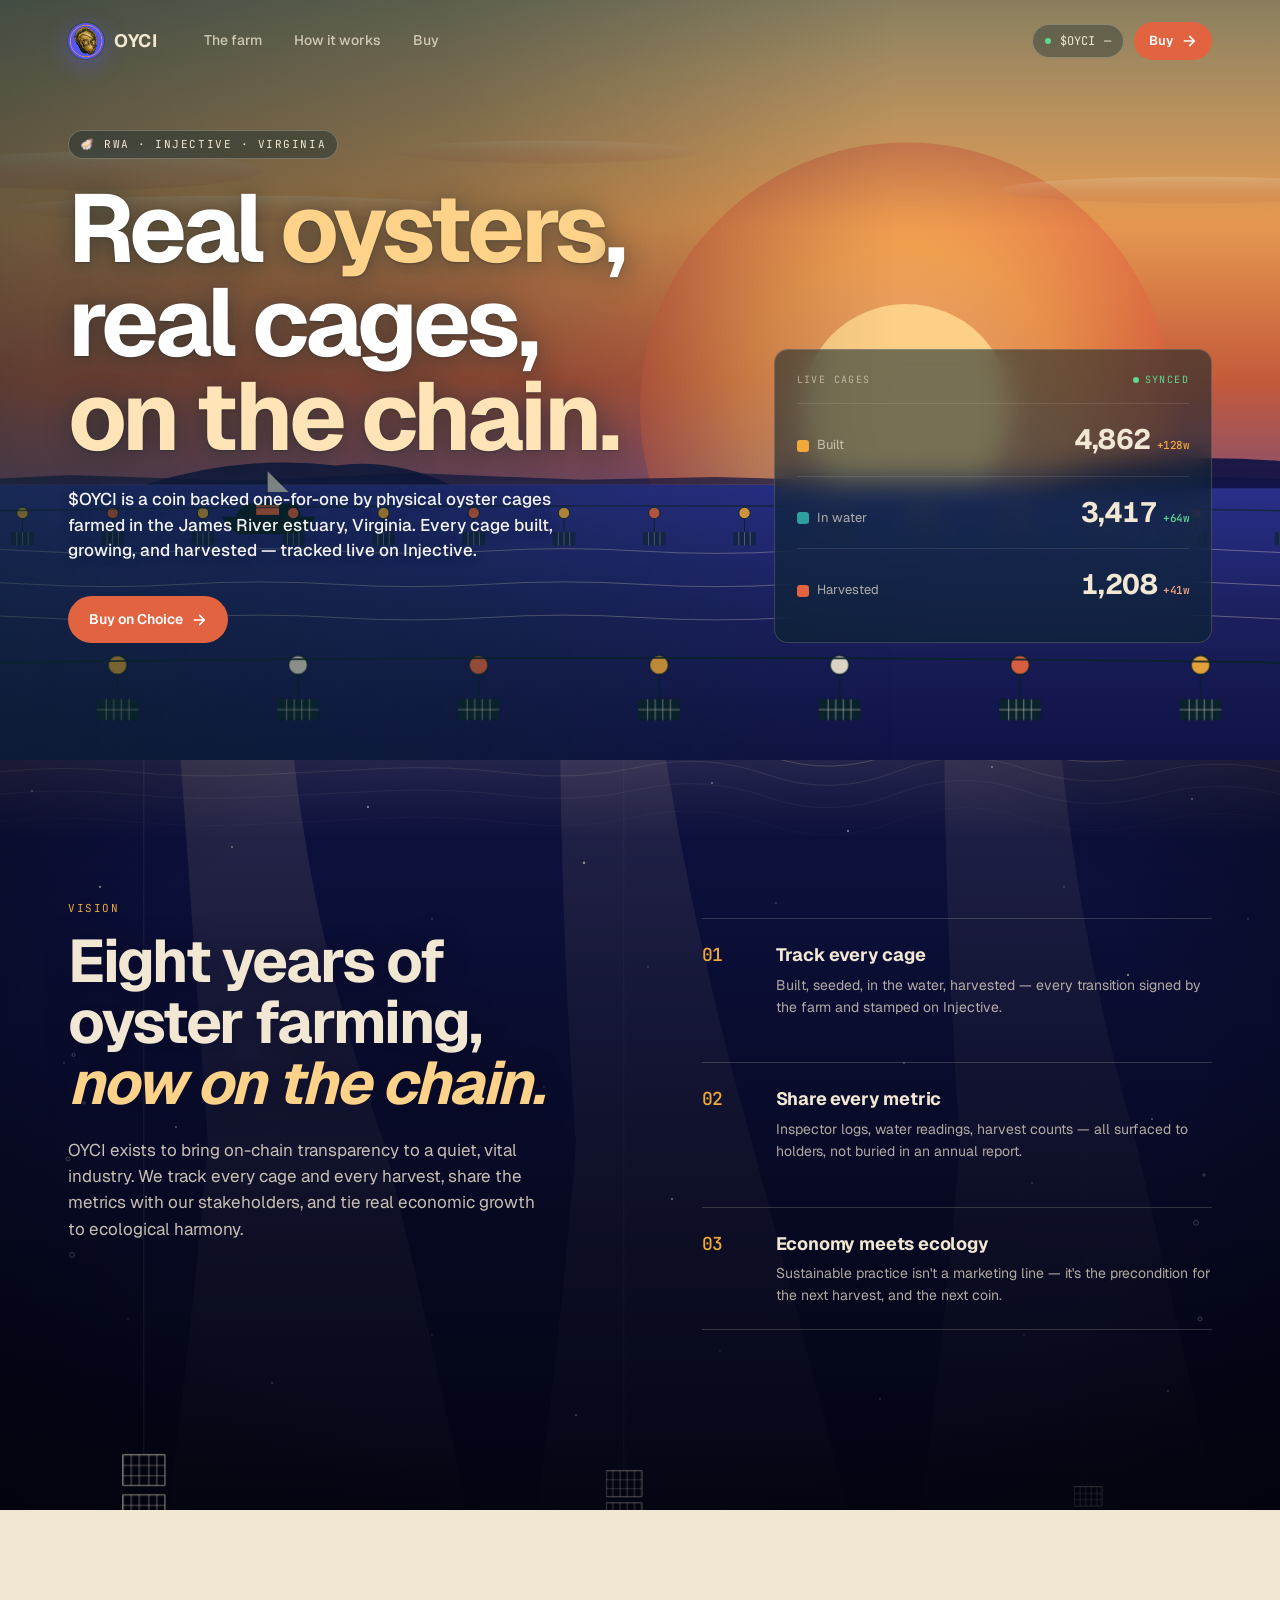
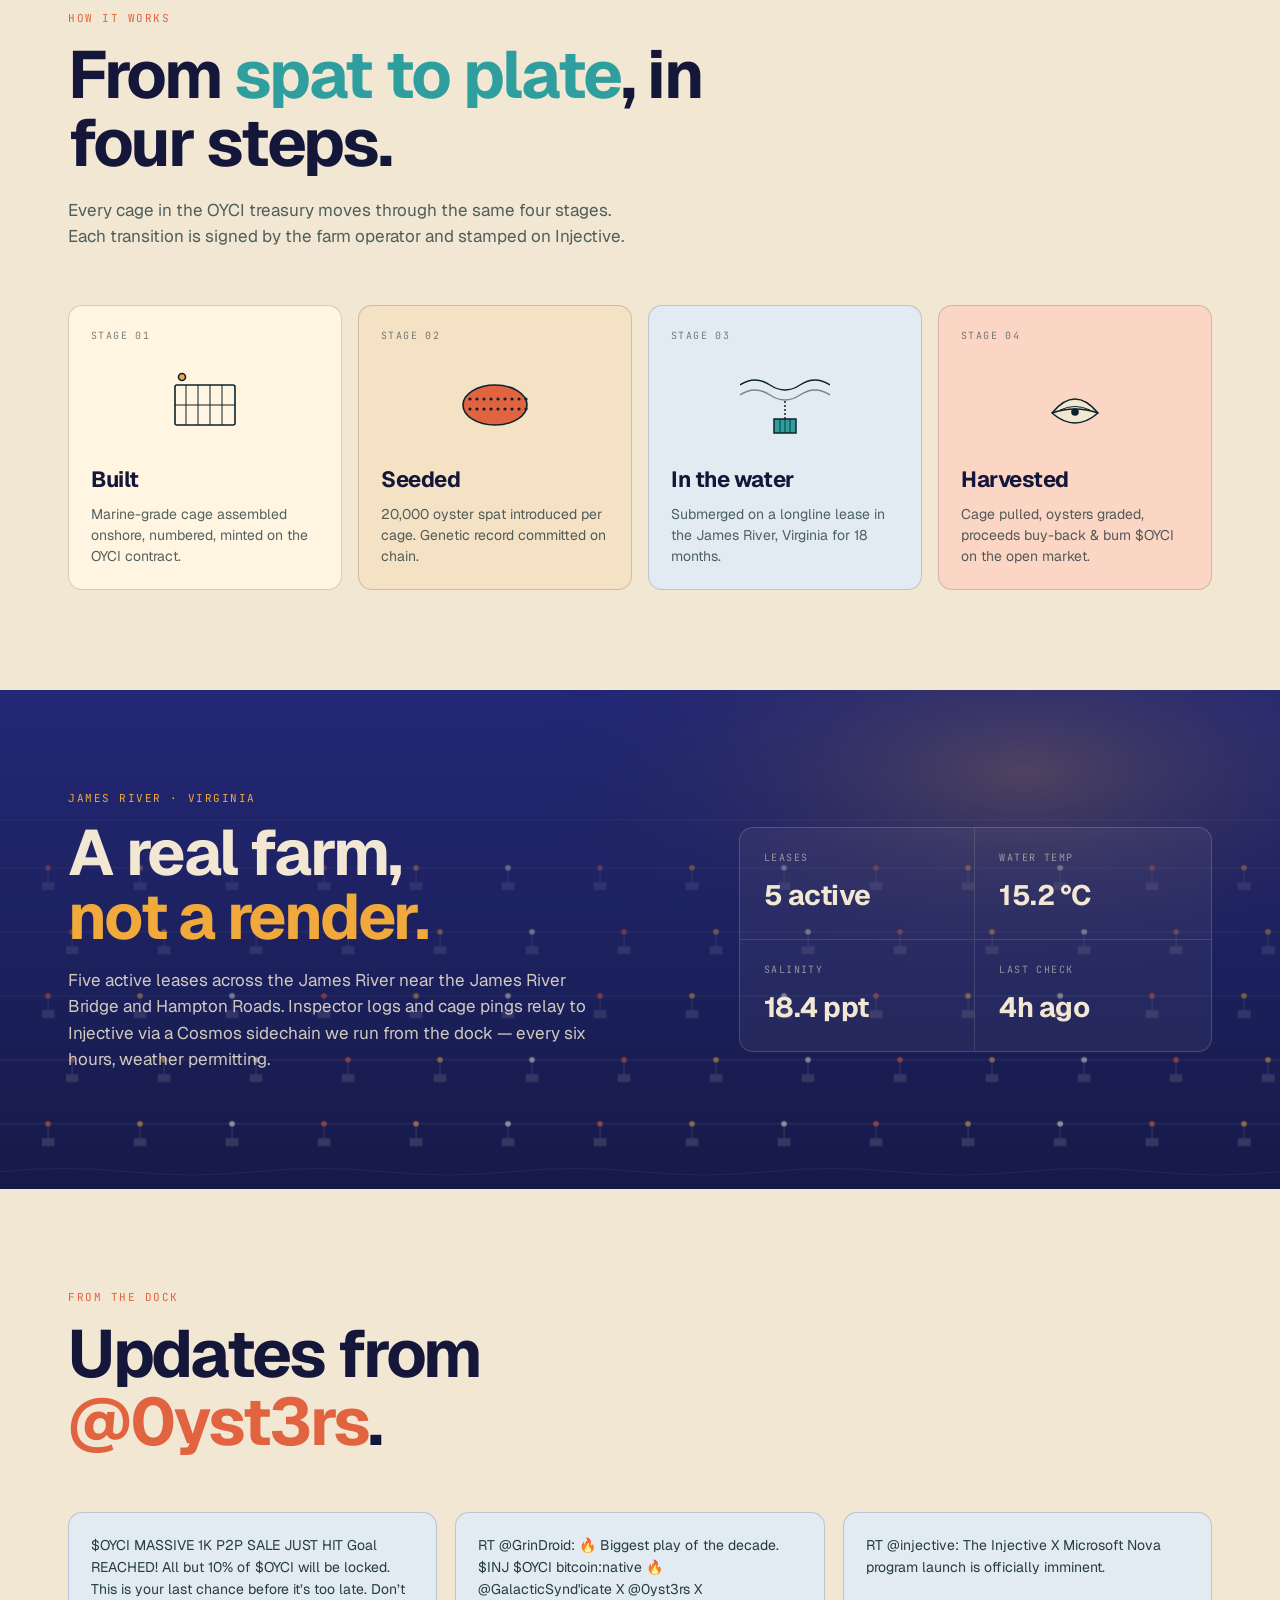
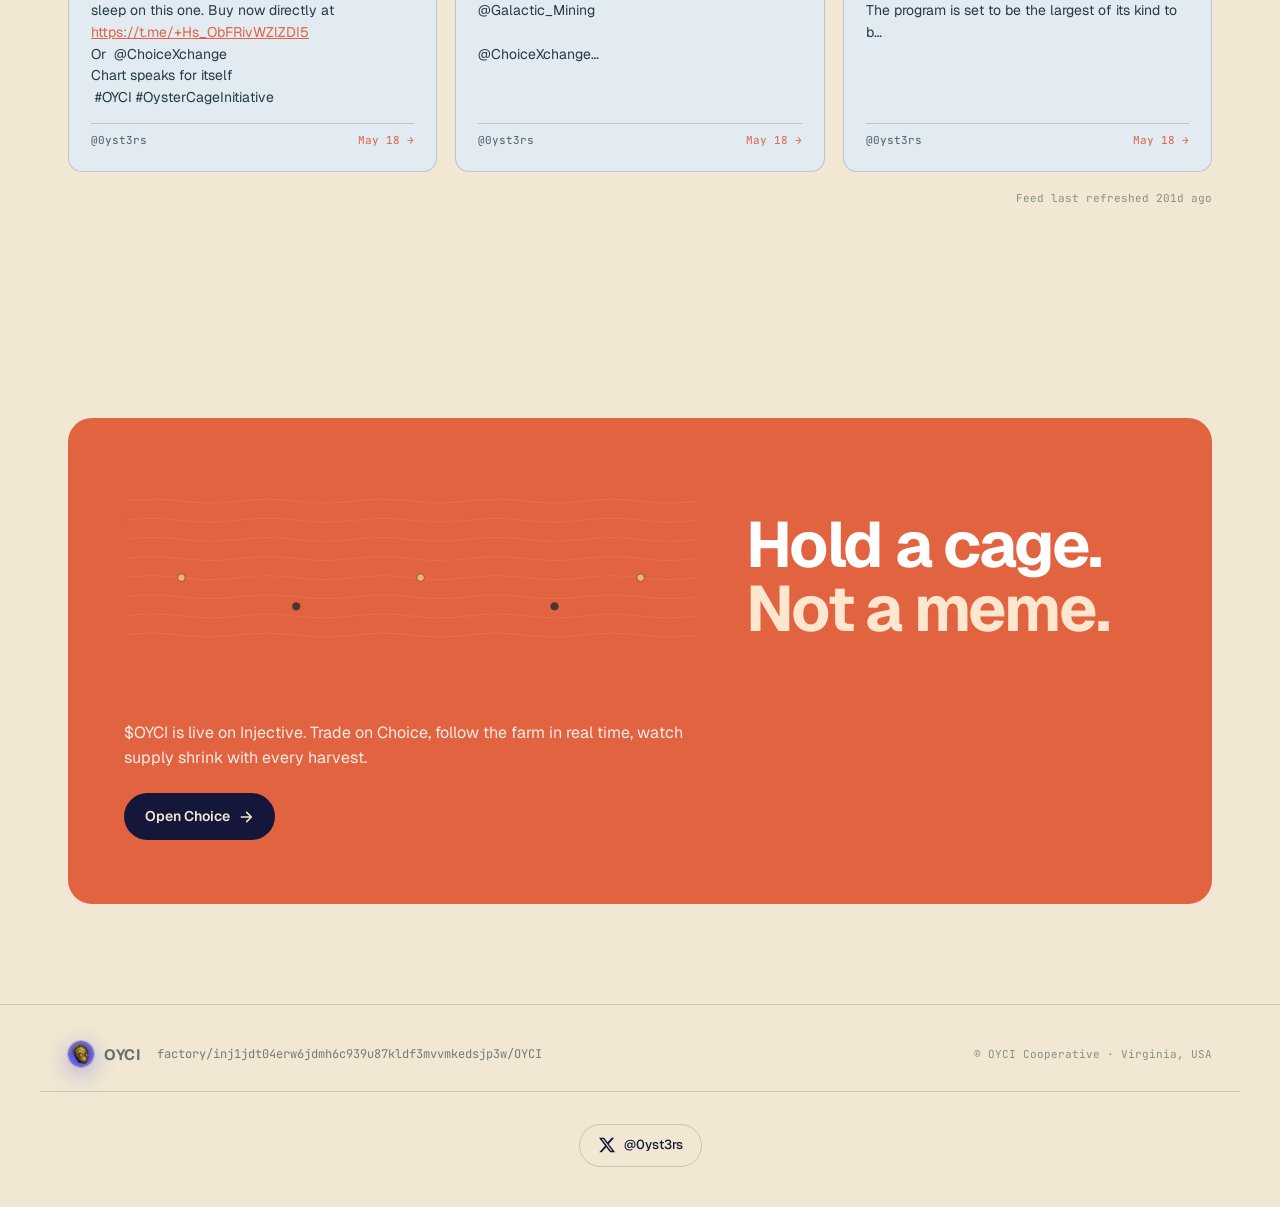
==== commit 77977143: "Deploy preview for PR 2 🛫" ====
--- a/pr-preview/pr-2/index.html
+++ b/pr-preview/pr-2/index.html
@@ -231,12 +231,37 @@
     <!-- Base depth gradient -->
     <rect width="1600" height="1100" fill="url(#vsDepth)" />
 
-    <!-- Caustics at the very top: thin rippled bands implying the surface above -->
-    <g opacity="0.55">
-      <path d="M0 0 L 1600 0 L 1600 90 Q 1400 60, 1200 80 T 800 75 T 400 80 T 0 90 Z" fill="url(#vsCaustic)" />
-      <path d="M0 30 Q 200 14, 400 30 T 800 28 T 1200 32 T 1600 28" stroke="#ffe4b8" stroke-width="0.6" fill="none" opacity="0.35" />
-      <path d="M0 55 Q 200 40, 400 55 T 800 52 T 1200 58 T 1600 52" stroke="#ffe4b8" stroke-width="0.4" fill="none" opacity="0.28" />
-      <path d="M0 80 Q 200 65, 400 80 T 800 78 T 1200 82 T 1600 78" stroke="#ffe4b8" stroke-width="0.3" fill="none" opacity="0.2" />
+    <!-- Looking up at the rippled water surface — layered caustics that fade with depth -->
+    <!-- Warm wash near the surface: brighter water near the top -->
+    <rect width="1600" height="180" fill="url(#vsCaustic)" opacity="0.95" />
+
+    <!-- Broken bright patches — sun catching wave crests -->
+    <g fill="#ffe4b8" opacity="0.35">
+      <ellipse cx="180" cy="14" rx="120" ry="6" />
+      <ellipse cx="480" cy="22" rx="160" ry="7" />
+      <ellipse cx="820" cy="10" rx="140" ry="5" />
+      <ellipse cx="1140" cy="20" rx="180" ry="8" />
+      <ellipse cx="1460" cy="14" rx="120" ry="6" />
+    </g>
+
+    <!-- Ripple bands — brightest near top, fading and thinning with depth -->
+    <g fill="none" stroke="#ffe4b8">
+      <path d="M0 4 Q 80 -2, 160 6 T 320 8 T 480 2 T 640 6 T 800 0 T 960 8 T 1120 4 T 1280 0 T 1440 6 T 1600 4"
+            stroke-width="1.8" opacity="0.85" />
+      <path d="M0 18 Q 80 10, 160 20 T 320 22 T 480 14 T 640 20 T 800 12 T 960 22 T 1120 18 T 1280 14 T 1440 20 T 1600 18"
+            stroke-width="1.4" opacity="0.7" />
+      <path d="M0 34 Q 80 26, 160 34 T 320 38 T 480 30 T 640 36 T 800 28 T 960 38 T 1120 34 T 1280 30 T 1440 36 T 1600 34"
+            stroke-width="1.1" opacity="0.55" />
+      <path d="M0 52 Q 80 44, 160 52 T 320 56 T 480 48 T 640 54 T 800 46 T 960 56 T 1120 52 T 1280 48 T 1440 54 T 1600 52"
+            stroke-width="0.9" opacity="0.42" />
+      <path d="M0 72 Q 80 64, 160 72 T 320 76 T 480 68 T 640 74 T 800 66 T 960 76 T 1120 72 T 1280 68 T 1440 74 T 1600 72"
+            stroke-width="0.75" opacity="0.32" />
+      <path d="M0 96 Q 80 88, 160 96 T 320 100 T 480 92 T 640 98 T 800 90 T 960 100 T 1120 96 T 1280 92 T 1440 98 T 1600 96"
+            stroke-width="0.6" opacity="0.22" />
+      <path d="M0 124 Q 80 116, 160 124 T 320 128 T 480 120 T 640 126 T 800 118 T 960 128 T 1120 124 T 1280 120 T 1440 126 T 1600 124"
+            stroke-width="0.5" opacity="0.14" />
+      <path d="M0 158 Q 80 150, 160 158 T 320 162 T 480 154 T 640 160 T 800 152 T 960 162 T 1120 158 T 1280 154 T 1440 160 T 1600 158"
+            stroke-width="0.4" opacity="0.08" />
     </g>
 
     <!-- God rays — diverging fans, organic edges via quadratic curves -->
--- a/pr-preview/pr-2/styles.css
+++ b/pr-preview/pr-2/styles.css
@@ -563,10 +563,13 @@
   color: rgba(10,35,43,0.6);
 }
 .footer-social {
-  padding-top: 24px;
-  margin-top: 20px;
+  padding-top: 32px;
+  margin-top: 24px;
   border-top: 1px solid var(--line);
   display: flex; justify-content: center;
+}
+@media (max-width: 640px) {
+  .footer-social { padding-top: 28px; margin-top: 28px; }
 }
 .footer-x {
   display: inline-flex; align-items: center; gap: 8px;
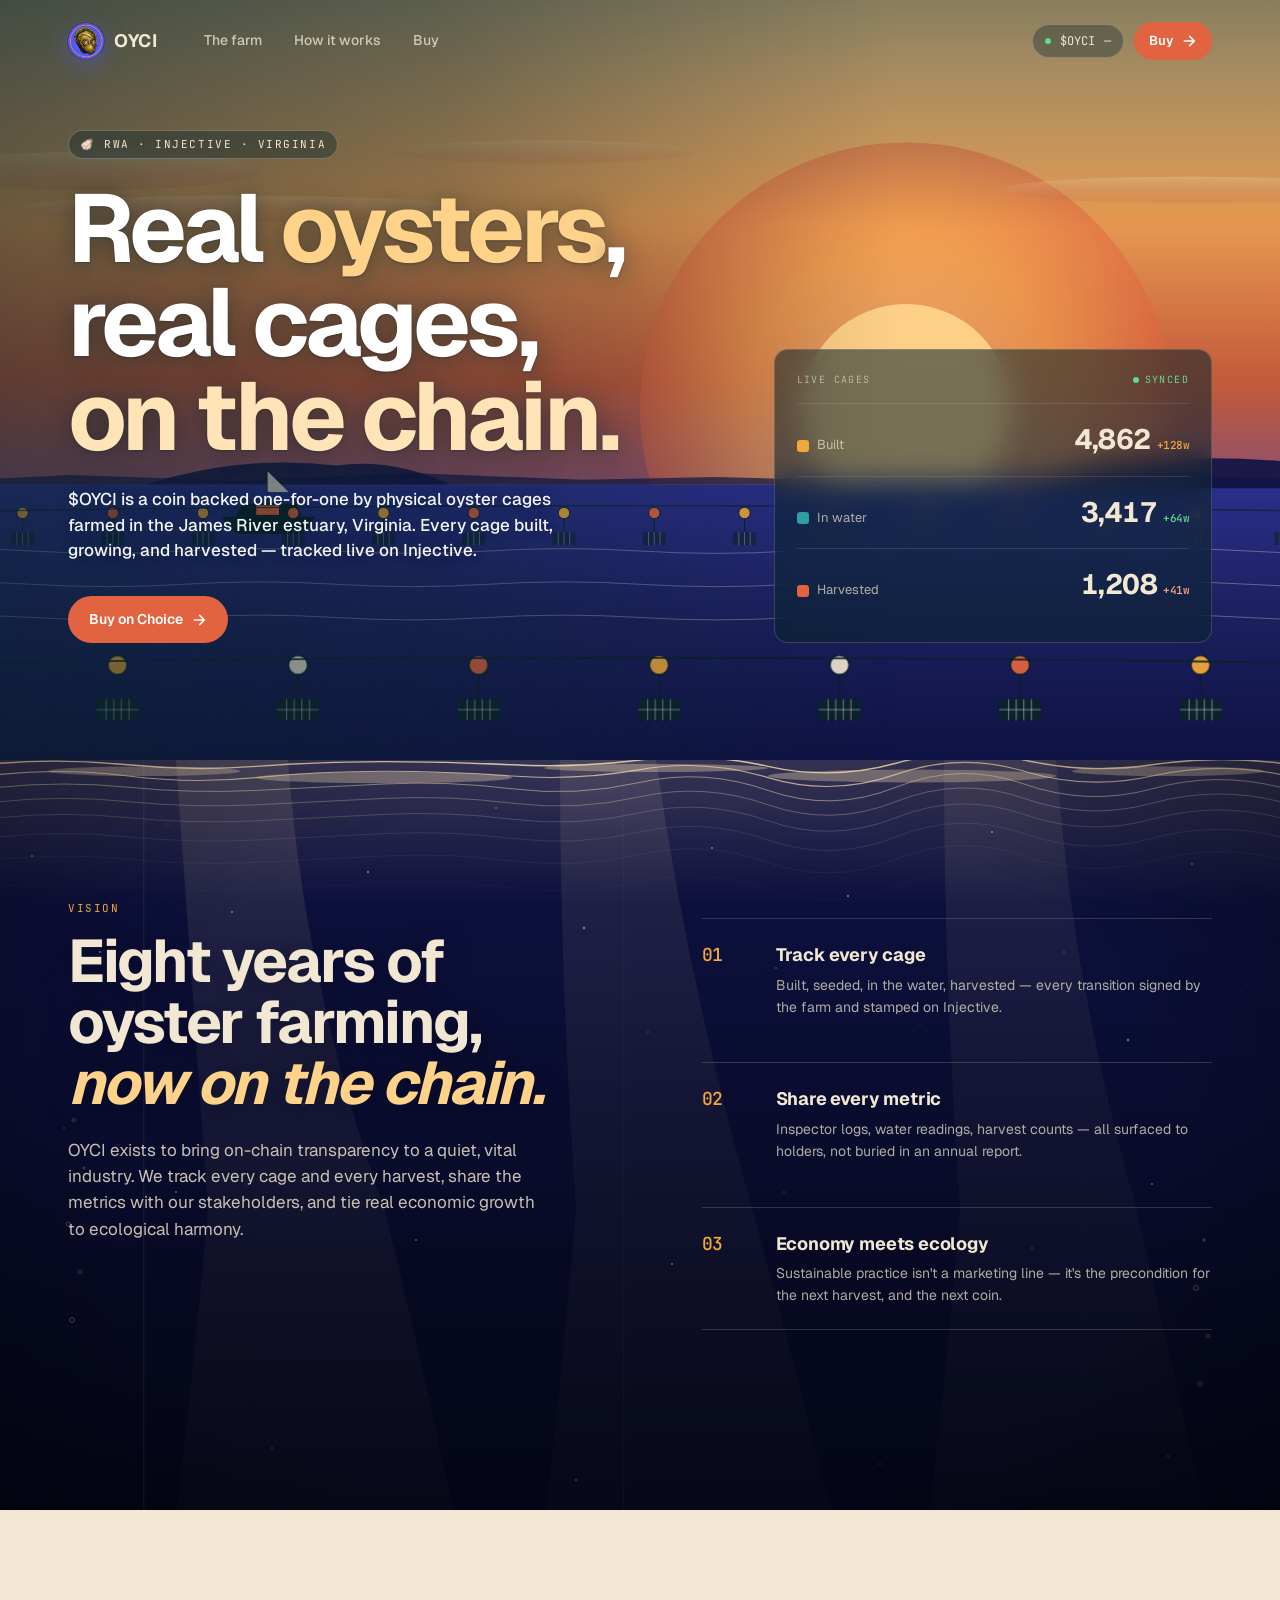
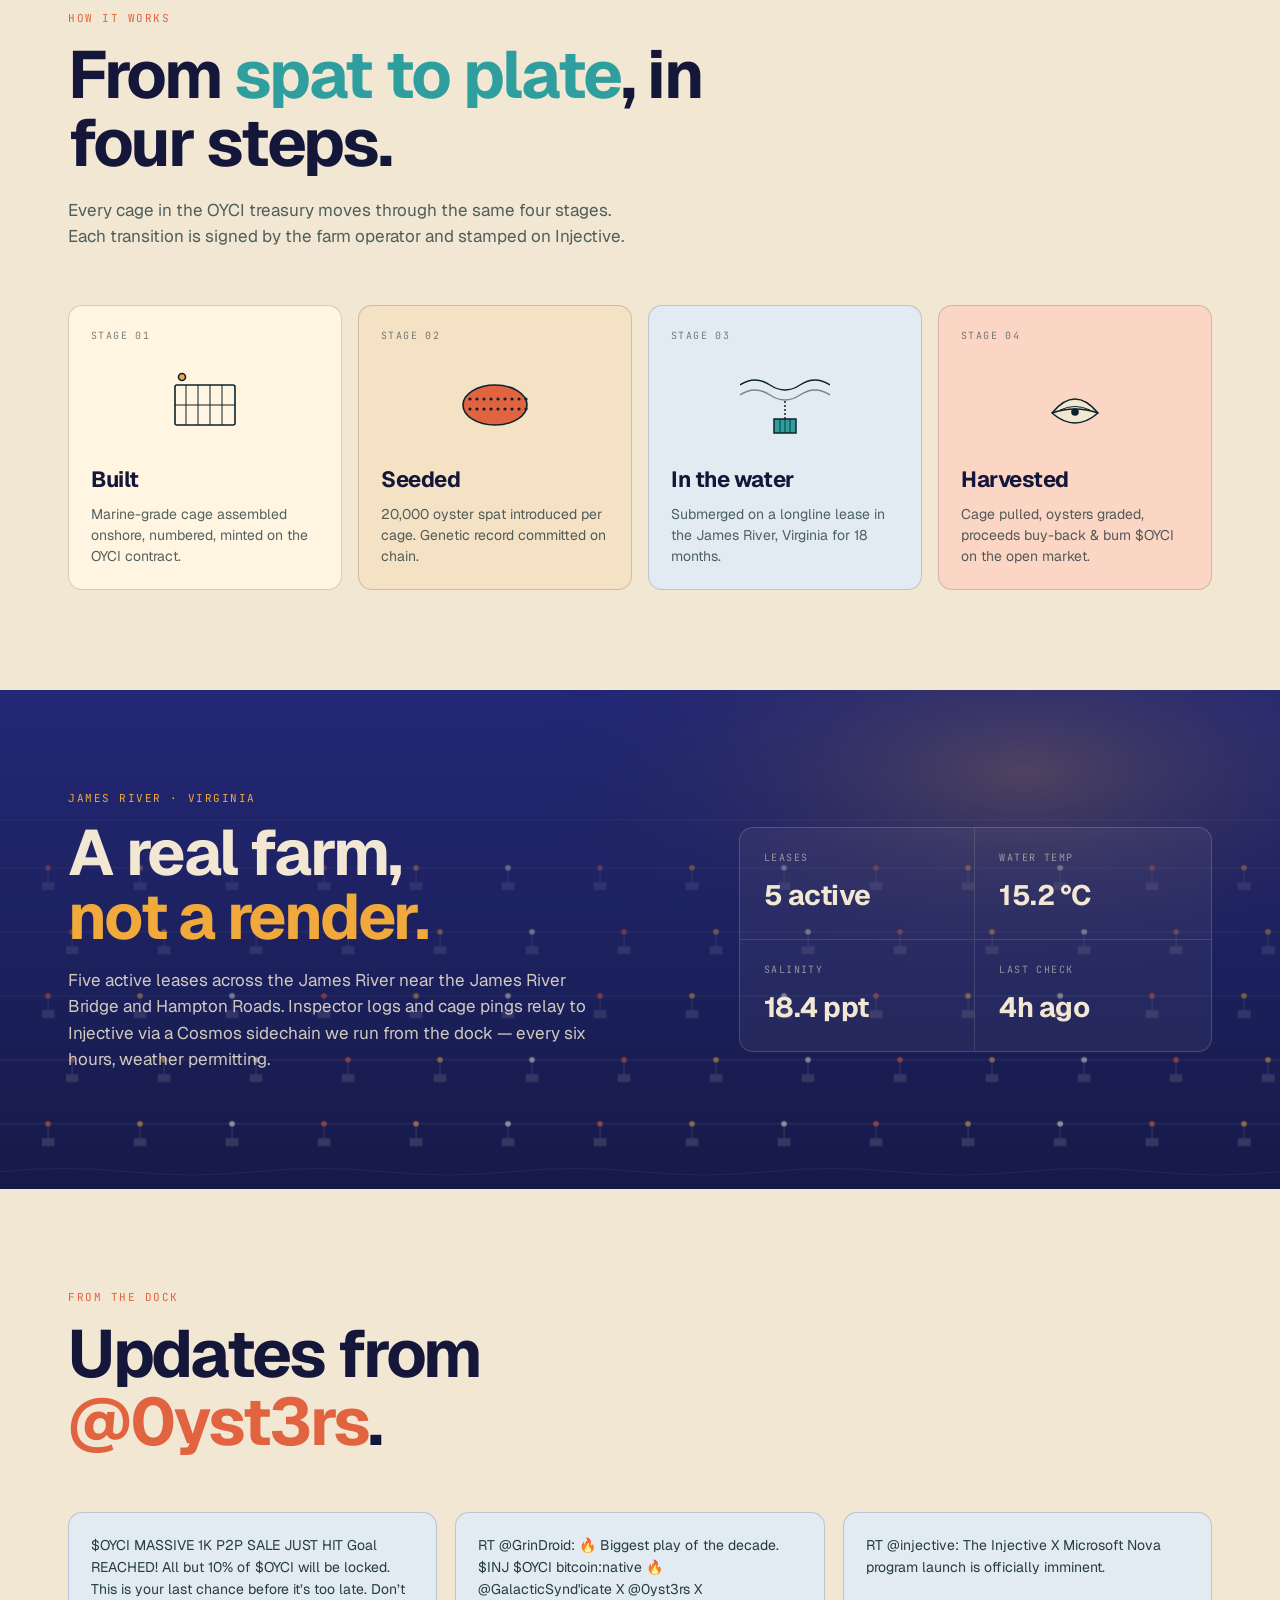
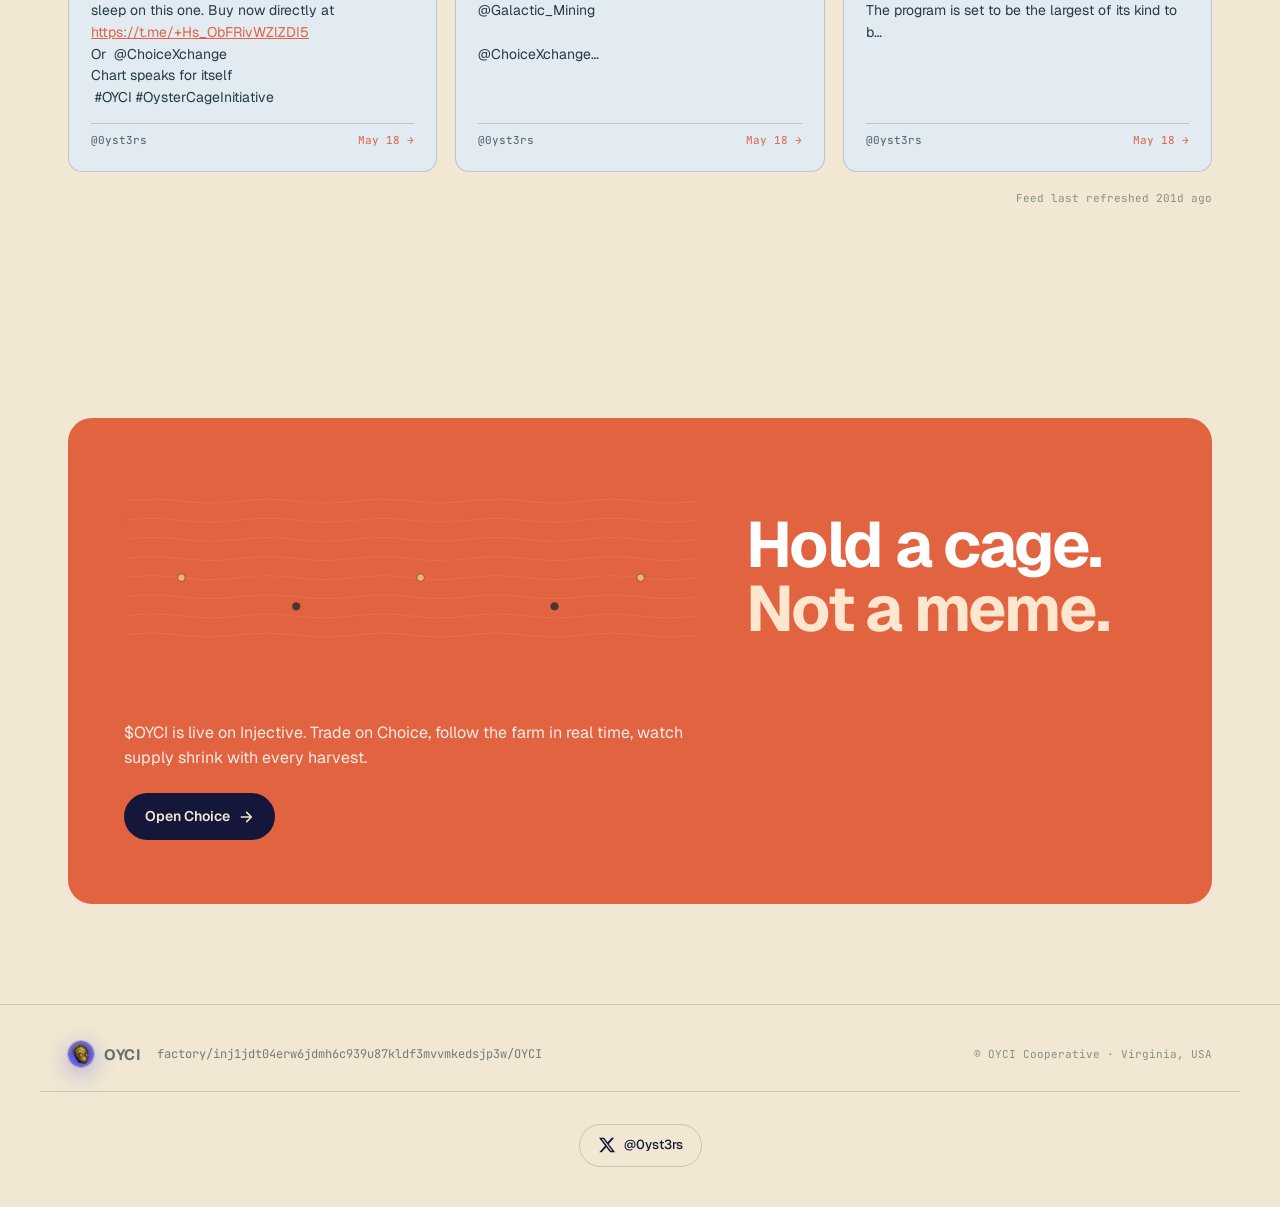
==== commit 73fb24fd: "Deploy preview for PR 2 🛫" ====
--- a/pr-preview/pr-2/index.html
+++ b/pr-preview/pr-2/index.html
@@ -201,7 +201,7 @@
 
 <!-- ─── Vision (descending below the surface) ─── -->
 <section class="vision-section" id="vision">
-  <svg class="vision-deco" viewBox="0 0 1600 1100" preserveAspectRatio="xMidYMid slice" xmlns="http://www.w3.org/2000/svg" aria-hidden="true">
+  <svg class="vision-deco" viewBox="0 0 1600 1100" preserveAspectRatio="xMidYMin slice" xmlns="http://www.w3.org/2000/svg" aria-hidden="true">
     <defs>
       <!-- Depth gradient: continues from the hero's deepest blue at top, fades to near-black at the seabed -->
       <linearGradient id="vsDepth" x1="0" y1="0" x2="0" y2="1">
--- a/pr-preview/pr-2/styles.css
+++ b/pr-preview/pr-2/styles.css
@@ -562,14 +562,15 @@
   font-size: 13px;
   color: rgba(10,35,43,0.6);
 }
-.footer-social {
+/* Bump specificity to .footer .footer-social so it wins over the mobile .wrap reset (padding: 0 20px) */
+.footer .footer-social {
   padding-top: 32px;
   margin-top: 24px;
   border-top: 1px solid var(--line);
   display: flex; justify-content: center;
 }
 @media (max-width: 640px) {
-  .footer-social { padding-top: 28px; margin-top: 28px; }
+  .footer .footer-social { padding-top: 28px; margin-top: 28px; padding-bottom: 8px; }
 }
 .footer-x {
   display: inline-flex; align-items: center; gap: 8px;
